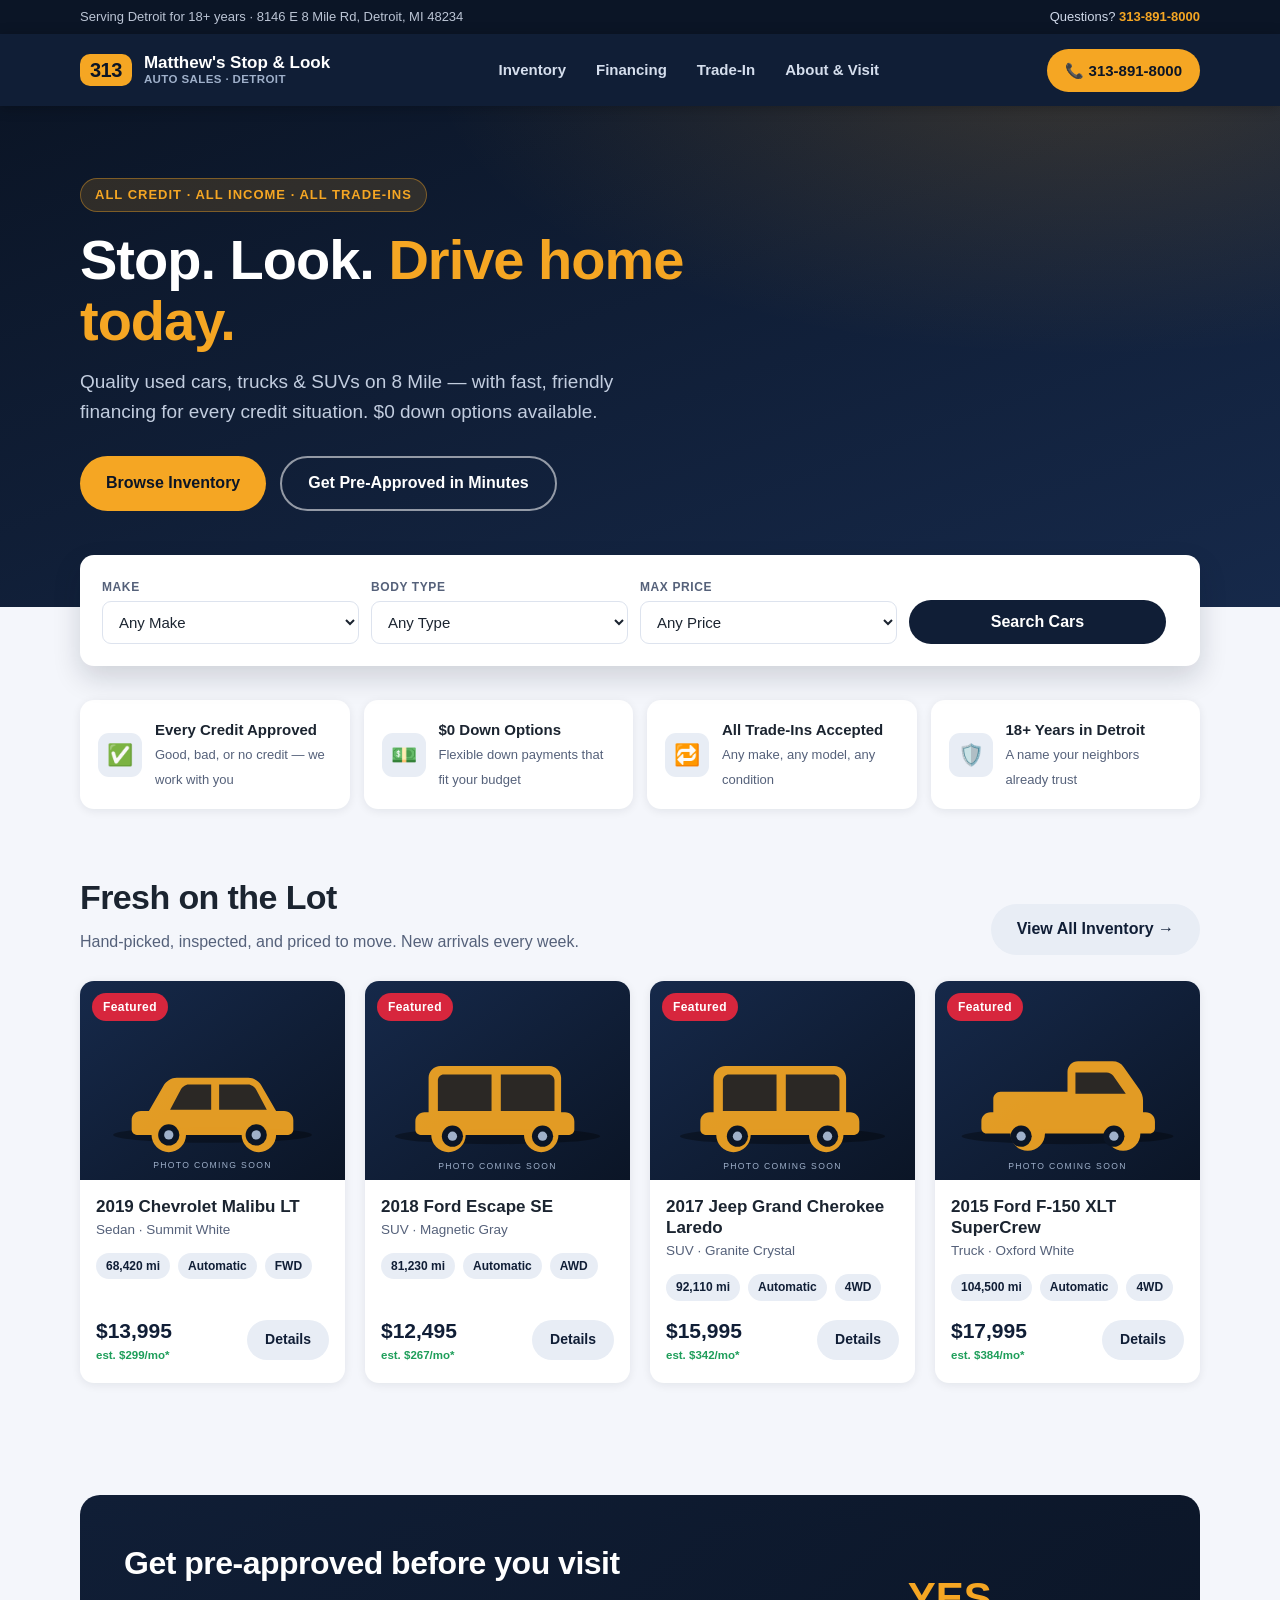
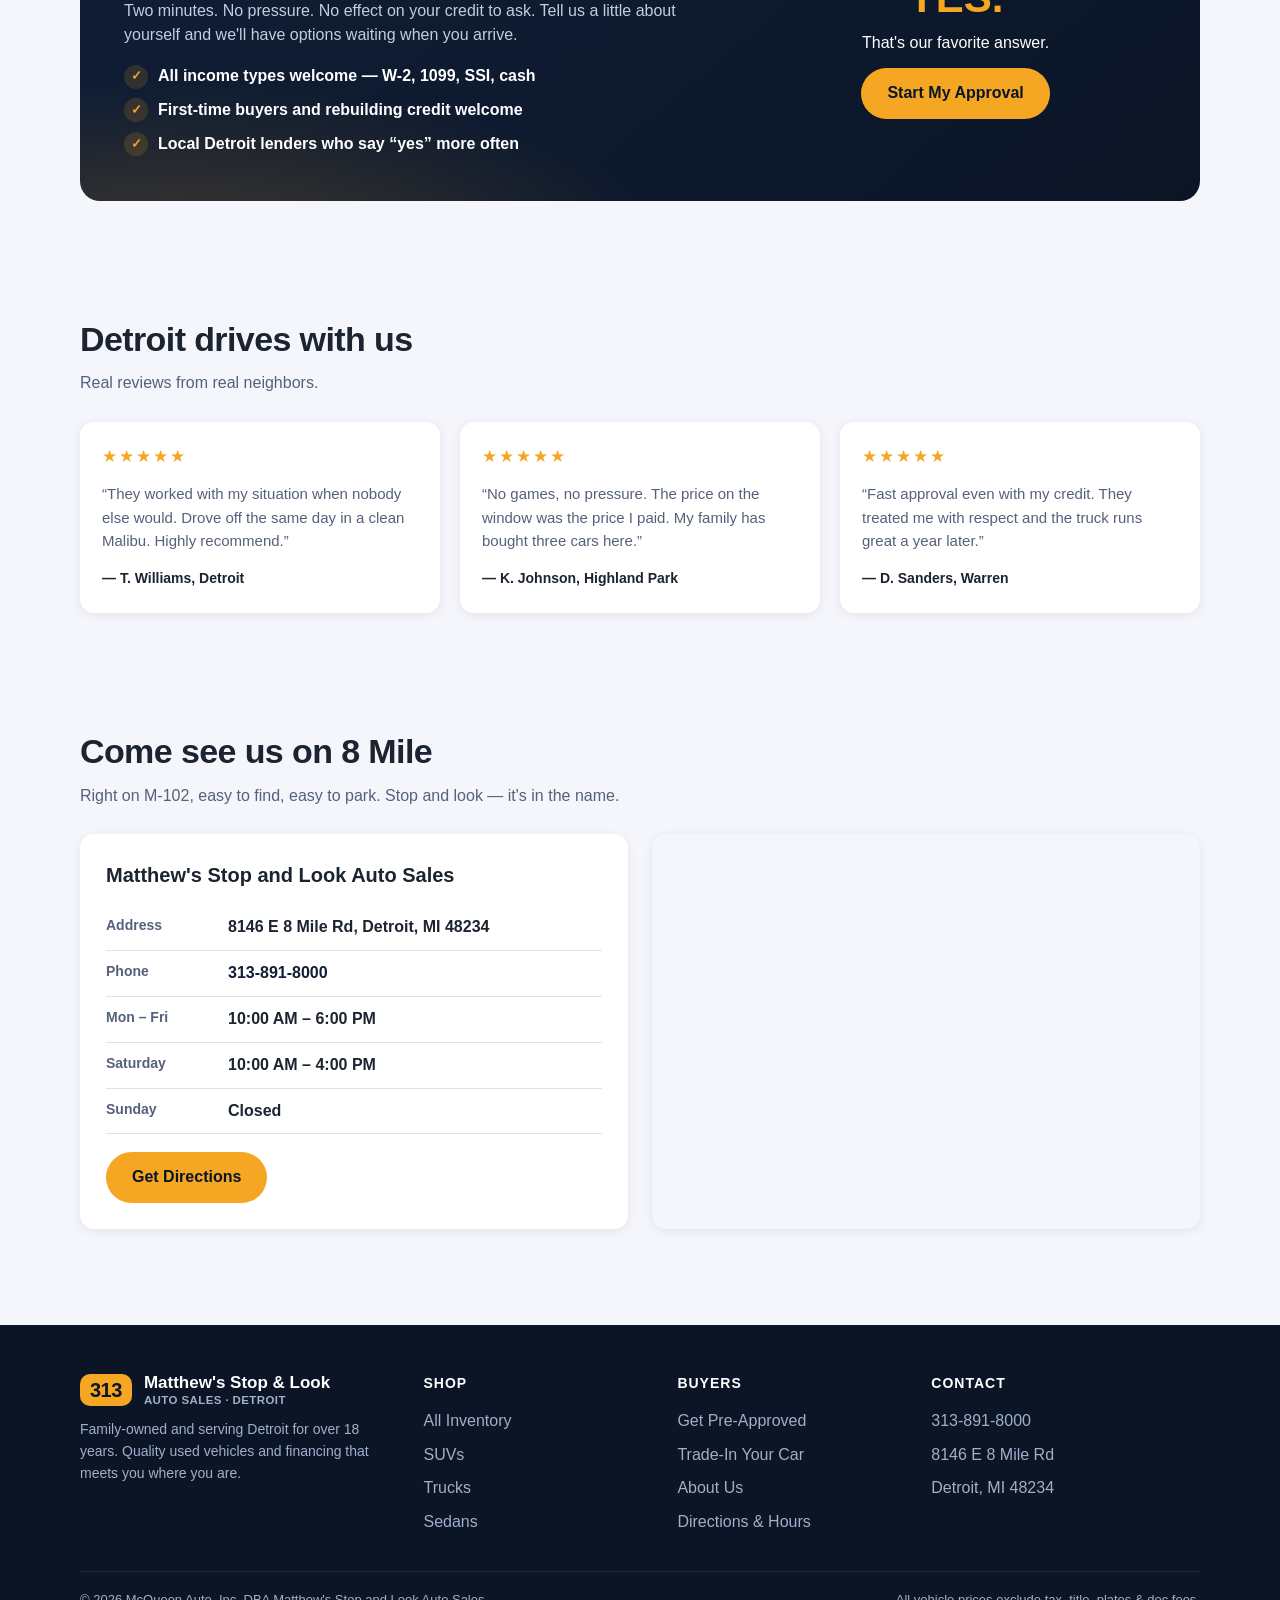
==== 313-car-loans/index.html @ c0c3041c "Add new website for Matthew's Stop and Look Auto Sales (313carloans.com) Modern, conversion-focused " ====
<!DOCTYPE html>
<html lang="en">
<head>
  <meta charset="UTF-8">
  <meta name="viewport" content="width=device-width, initial-scale=1.0">
  <title>Used Cars Detroit MI | Matthew's Stop and Look Auto Sales | 313 Car Loans</title>
  <meta name="description" content="Quality used cars, trucks & SUVs in Detroit, MI. All credit welcome, $0 down options, fast approvals. Stop and look — drive home today. Call 313-891-8000.">
  <link rel="stylesheet" href="css/styles.css">
  <link rel="icon" href="data:image/svg+xml,<svg xmlns='http://www.w3.org/2000/svg' viewBox='0 0 100 100'><rect width='100' height='100' rx='18' fill='%23f5a623'/><text x='50' y='68' font-size='46' font-weight='bold' text-anchor='middle' font-family='Arial'>313</text></svg>">
  <script type="application/ld+json">
  {
    "@context": "https://schema.org",
    "@type": "AutoDealer",
    "name": "Matthew's Stop and Look Auto Sales",
    "legalName": "McQueen Auto, Inc.",
    "telephone": "+1-313-891-8000",
    "url": "https://313carloans.com",
    "address": {
      "@type": "PostalAddress",
      "streetAddress": "8146 E 8 Mile Rd",
      "addressLocality": "Detroit",
      "addressRegion": "MI",
      "postalCode": "48234",
      "addressCountry": "US"
    }
  }
  </script>
</head>
<body data-page="home">

  <div class="topbar">
    <div class="container">
      <span class="hours">Serving Detroit for 18+ years · 8146 E 8 Mile Rd, Detroit, MI 48234</span>
      <span>Questions? <a href="tel:+13138918000">313-891-8000</a></span>
    </div>
  </div>

  <header class="site-header">
    <div class="container">
      <a class="brand" href="index.html">
        <span class="brand-badge">313</span>
        <span class="brand-name">Matthew's Stop &amp; Look
          <small>Auto Sales · Detroit</small>
        </span>
      </a>
      <nav class="main-nav" id="main-nav">
        <a href="inventory.html" data-nav="inventory">Inventory</a>
        <a href="financing.html" data-nav="financing">Financing</a>
        <a href="financing.html#trade" data-nav="trade">Trade-In</a>
        <a href="about.html" data-nav="about">About &amp; Visit</a>
      </nav>
      <div class="header-cta">
        <a class="call-btn" href="tel:+13138918000">📞 313-891-8000</a>
        <button class="nav-toggle" aria-label="Menu" aria-controls="main-nav">☰</button>
      </div>
    </div>
  </header>

  <section class="hero">
    <div class="container">
      <span class="hero-kicker">All Credit · All Income · All Trade-Ins</span>
      <h1>Stop. Look. <em>Drive home today.</em></h1>
      <p class="lead">Quality used cars, trucks &amp; SUVs on 8 Mile — with fast, friendly financing for every credit situation. $0 down options available.</p>
      <div class="hero-actions">
        <a class="btn btn-primary" href="inventory.html">Browse Inventory</a>
        <a class="btn btn-outline" href="financing.html">Get Pre-Approved in Minutes</a>
      </div>
    </div>
  </section>

  <div class="container">
    <form class="quick-search" id="quick-search-form">
      <div>
        <label for="qs-make">Make</label>
        <select id="qs-make"></select>
      </div>
      <div>
        <label for="qs-body">Body Type</label>
        <select id="qs-body"></select>
      </div>
      <div>
        <label for="qs-price">Max Price</label>
        <select id="qs-price">
          <option value="">Any Price</option>
          <option value="10000">Under $10,000</option>
          <option value="15000">Under $15,000</option>
          <option value="20000">Under $20,000</option>
        </select>
      </div>
      <div>
        <label>&nbsp;</label>
        <button class="btn btn-dark btn-block" type="submit">Search Cars</button>
      </div>
    </form>
  </div>

  <section class="trust-strip">
    <div class="container trust-grid">
      <div class="trust-item"><span class="icon">✅</span><div><strong>Every Credit Approved</strong><span>Good, bad, or no credit — we work with you</span></div></div>
      <div class="trust-item"><span class="icon">💵</span><div><strong>$0 Down Options</strong><span>Flexible down payments that fit your budget</span></div></div>
      <div class="trust-item"><span class="icon">🔁</span><div><strong>All Trade-Ins Accepted</strong><span>Any make, any model, any condition</span></div></div>
      <div class="trust-item"><span class="icon">🛡️</span><div><strong>18+ Years in Detroit</strong><span>A name your neighbors already trust</span></div></div>
    </div>
  </section>

  <section class="section">
    <div class="container">
      <div class="section-head">
        <div>
          <h2>Fresh on the Lot</h2>
          <p>Hand-picked, inspected, and priced to move. New arrivals every week.</p>
        </div>
        <a class="btn btn-ghost" href="inventory.html">View All Inventory →</a>
      </div>
      <div class="vehicle-grid" id="featured-grid"></div>
    </div>
  </section>

  <section class="section">
    <div class="container">
      <div class="finance-banner">
        <div>
          <h2>Get pre-approved before you visit</h2>
          <p>Two minutes. No pressure. No effect on your credit to ask. Tell us a little about yourself and we'll have options waiting when you arrive.</p>
          <ul>
            <li>All income types welcome — W-2, 1099, SSI, cash</li>
            <li>First-time buyers and rebuilding credit welcome</li>
            <li>Local Detroit lenders who say “yes” more often</li>
          </ul>
        </div>
        <div class="finance-cta">
          <div class="big">YES.</div>
          <div>That's our favorite answer.</div>
          <a class="btn btn-primary" href="financing.html">Start My Approval</a>
        </div>
      </div>
    </div>
  </section>

  <section class="section">
    <div class="container">
      <div class="section-head">
        <div>
          <h2>Detroit drives with us</h2>
          <p>Real reviews from real neighbors. <!-- TODO: replace with the dealership's actual Google/Facebook reviews --></p>
        </div>
      </div>
      <div class="review-grid">
        <div class="review-card">
          <div class="stars">★★★★★</div>
          <p>“They worked with my situation when nobody else would. Drove off the same day in a clean Malibu. Highly recommend.”</p>
          <strong>— T. Williams, Detroit</strong>
        </div>
        <div class="review-card">
          <div class="stars">★★★★★</div>
          <p>“No games, no pressure. The price on the window was the price I paid. My family has bought three cars here.”</p>
          <strong>— K. Johnson, Highland Park</strong>
        </div>
        <div class="review-card">
          <div class="stars">★★★★★</div>
          <p>“Fast approval even with my credit. They treated me with respect and the truck runs great a year later.”</p>
          <strong>— D. Sanders, Warren</strong>
        </div>
      </div>
    </div>
  </section>

  <section class="section" id="visit">
    <div class="container">
      <div class="section-head">
        <div>
          <h2>Come see us on 8 Mile</h2>
          <p>Right on M-102, easy to find, easy to park. Stop and look — it's in the name.</p>
        </div>
      </div>
      <div class="visit-grid">
        <div class="visit-card">
          <h3>Matthew's Stop and Look Auto Sales</h3>
          <div class="info-row"><span class="k">Address</span><span class="v">8146 E 8 Mile Rd, Detroit, MI 48234</span></div>
          <div class="info-row"><span class="k">Phone</span><span class="v"><a href="tel:+13138918000" style="color:var(--navy-800)">313-891-8000</a></span></div>
          <div class="info-row"><span class="k">Mon – Fri</span><span class="v">10:00 AM – 6:00 PM</span></div>
          <div class="info-row"><span class="k">Saturday</span><span class="v">10:00 AM – 4:00 PM</span></div>
          <div class="info-row"><span class="k">Sunday</span><span class="v">Closed</span></div>
          <!-- TODO: confirm real business hours with the dealership -->
          <div style="margin-top:18px">
            <a class="btn btn-primary" href="https://maps.google.com/?q=8146+E+8+Mile+Rd,+Detroit,+MI+48234" target="_blank" rel="noopener">Get Directions</a>
          </div>
        </div>
        <iframe class="map-frame" title="Map to Matthew's Stop and Look Auto Sales"
          src="https://maps.google.com/maps?q=8146%20E%208%20Mile%20Rd%2C%20Detroit%2C%20MI%2048234&output=embed"
          loading="lazy" referrerpolicy="no-referrer-when-downgrade"></iframe>
      </div>
    </div>
  </section>

  <footer class="site-footer">
    <div class="container">
      <div class="footer-grid">
        <div class="footer-about">
          <a class="brand" href="index.html">
            <span class="brand-badge">313</span>
            <span class="brand-name" style="color:#fff">Matthew's Stop &amp; Look<small>Auto Sales · Detroit</small></span>
          </a>
          <p>Family-owned and serving Detroit for over 18 years. Quality used vehicles and financing that meets you where you are.</p>
        </div>
        <div>
          <h4>Shop</h4>
          <ul>
            <li><a href="inventory.html">All Inventory</a></li>
            <li><a href="inventory.html?body=SUV">SUVs</a></li>
            <li><a href="inventory.html?body=Truck">Trucks</a></li>
            <li><a href="inventory.html?body=Sedan">Sedans</a></li>
          </ul>
        </div>
        <div>
          <h4>Buyers</h4>
          <ul>
            <li><a href="financing.html">Get Pre-Approved</a></li>
            <li><a href="financing.html#trade">Trade-In Your Car</a></li>
            <li><a href="about.html">About Us</a></li>
            <li><a href="about.html#visit">Directions &amp; Hours</a></li>
          </ul>
        </div>
        <div>
          <h4>Contact</h4>
          <ul>
            <li><a href="tel:+13138918000">313-891-8000</a></li>
            <li>8146 E 8 Mile Rd</li>
            <li>Detroit, MI 48234</li>
          </ul>
        </div>
      </div>
      <div class="footer-bottom">
        <span>© <span id="footer-year"></span> McQueen Auto, Inc. DBA Matthew's Stop and Look Auto Sales</span>
        <span>All vehicle prices exclude tax, title, plates &amp; doc fees.</span>
      </div>
    </div>
  </footer>

  <script src="data/inventory.js"></script>
  <script src="js/site.js"></script>
</body>
</html>
---- 313-car-loans/css/styles.css ----
/* ============================================================
   Matthew's Stop and Look Auto Sales — site styles
   Zero dependencies: no frameworks, no external fonts.
   Palette: deep navy base, amber CTA accent, clean white cards.
   ============================================================ */

:root {
  --navy-900: #0b1526;
  --navy-800: #101e36;
  --navy-700: #16294a;
  --navy-100: #e8edf5;
  --amber-500: #f5a623;
  --amber-600: #e0920f;
  --red-600: #d7263d;
  --ink: #1b2430;
  --ink-soft: #55617a;
  --line: #dde3ee;
  --bg: #f4f6fb;
  --card: #ffffff;
  --green-600: #1e9e5a;
  --radius: 14px;
  --shadow: 0 2px 10px rgba(11, 21, 38, 0.08);
  --shadow-lift: 0 12px 28px rgba(11, 21, 38, 0.16);
  --font: -apple-system, BlinkMacSystemFont, "Segoe UI", Roboto, "Helvetica Neue",
    Arial, sans-serif;
}

* { box-sizing: border-box; margin: 0; padding: 0; }

html { scroll-behavior: smooth; }

body {
  font-family: var(--font);
  color: var(--ink);
  background: var(--bg);
  line-height: 1.55;
  -webkit-font-smoothing: antialiased;
}

img, svg { max-width: 100%; display: block; }

a { color: inherit; text-decoration: none; }

.container { max-width: 1160px; margin: 0 auto; padding: 0 20px; }

/* ---------- Buttons ---------- */

.btn {
  display: inline-flex; align-items: center; justify-content: center; gap: 8px;
  padding: 13px 26px; border-radius: 999px; border: 0; cursor: pointer;
  font-size: 16px; font-weight: 700; font-family: var(--font);
  transition: transform 0.15s ease, box-shadow 0.15s ease, background 0.15s ease;
  white-space: nowrap;
}
.btn:hover { transform: translateY(-2px); box-shadow: var(--shadow-lift); }
.btn-primary { background: var(--amber-500); color: var(--navy-900); }
.btn-primary:hover { background: var(--amber-600); }
.btn-dark { background: var(--navy-800); color: #fff; }
.btn-outline {
  background: transparent; color: #fff;
  border: 2px solid rgba(255, 255, 255, 0.55);
}
.btn-outline:hover { border-color: #fff; background: rgba(255, 255, 255, 0.08); }
.btn-ghost { background: var(--navy-100); color: var(--navy-800); }
.btn-block { width: 100%; }
.btn-sm { padding: 9px 18px; font-size: 14px; }

/* ---------- Top bar + header ---------- */

.topbar {
  background: var(--navy-900); color: #cfd8e8;
  font-size: 13px; padding: 7px 0;
}
.topbar .container {
  display: flex; justify-content: space-between; align-items: center; gap: 12px;
}
.topbar a { color: var(--amber-500); font-weight: 700; }
.topbar .hours { opacity: 0.9; }

.site-header {
  background: var(--navy-800); color: #fff;
  position: sticky; top: 0; z-index: 50;
  box-shadow: 0 2px 12px rgba(0, 0, 0, 0.25);
}
.site-header .container {
  display: flex; align-items: center; justify-content: space-between;
  gap: 20px; min-height: 72px;
}

.brand { display: flex; align-items: center; gap: 12px; }
.brand-badge {
  background: var(--amber-500); color: var(--navy-900);
  font-weight: 900; font-size: 20px; letter-spacing: -0.5px;
  border-radius: 10px; padding: 6px 10px; line-height: 1;
}
.brand-name { font-weight: 800; font-size: 17px; line-height: 1.2; }
.brand-name small {
  display: block; font-weight: 600; font-size: 11.5px;
  color: #9fb0ca; letter-spacing: 0.4px; text-transform: uppercase;
}

.main-nav { display: flex; align-items: center; gap: 26px; }
.main-nav a {
  color: #d5deed; font-weight: 600; font-size: 15px;
  padding: 6px 2px; border-bottom: 2px solid transparent;
  transition: color 0.15s ease, border-color 0.15s ease;
}
.main-nav a:hover, .main-nav a.active { color: #fff; border-color: var(--amber-500); }

.header-cta { display: flex; align-items: center; gap: 12px; }
.call-btn {
  display: inline-flex; align-items: center; gap: 8px;
  background: var(--amber-500); color: var(--navy-900);
  font-weight: 800; padding: 10px 18px; border-radius: 999px; font-size: 15px;
  transition: background 0.15s ease;
}
.call-btn:hover { background: var(--amber-600); }

.nav-toggle {
  display: none; background: none; border: 0; color: #fff;
  font-size: 26px; cursor: pointer; padding: 4px 8px;
}

/* ---------- Hero ---------- */

.hero {
  background:
    radial-gradient(1100px 500px at 85% -10%, rgba(245, 166, 35, 0.18), transparent 60%),
    linear-gradient(160deg, var(--navy-900) 0%, var(--navy-700) 100%);
  color: #fff; padding: 72px 0 96px; position: relative; overflow: hidden;
}
.hero-kicker {
  display: inline-block; background: rgba(245, 166, 35, 0.15);
  color: var(--amber-500); border: 1px solid rgba(245, 166, 35, 0.4);
  font-size: 13px; font-weight: 700; letter-spacing: 1px; text-transform: uppercase;
  padding: 6px 14px; border-radius: 999px; margin-bottom: 18px;
}
.hero h1 {
  font-size: clamp(34px, 5.2vw, 56px); line-height: 1.08;
  font-weight: 900; letter-spacing: -1px; max-width: 720px;
}
.hero h1 em { color: var(--amber-500); font-style: normal; }
.hero p.lead {
  margin-top: 16px; font-size: clamp(16px, 2vw, 19px);
  color: #c2cddf; max-width: 560px;
}
.hero-actions { margin-top: 30px; display: flex; gap: 14px; flex-wrap: wrap; }

/* Quick search card overlapping hero bottom */
.quick-search {
  background: var(--card); border-radius: var(--radius);
  box-shadow: var(--shadow-lift); padding: 22px;
  margin-top: -52px; position: relative; z-index: 5;
  display: grid; grid-template-columns: repeat(4, 1fr) auto; gap: 12px;
  align-items: end;
}
.quick-search label {
  font-size: 12px; font-weight: 700; text-transform: uppercase;
  letter-spacing: 0.6px; color: var(--ink-soft); display: block; margin-bottom: 5px;
}
.quick-search select, .quick-search input {
  width: 100%; padding: 11px 12px; border: 1.5px solid var(--line);
  border-radius: 9px; font-size: 15px; font-family: var(--font);
  background: #fff; color: var(--ink);
}

/* ---------- Trust strip ---------- */

.trust-strip { padding: 34px 0 6px; }
.trust-grid {
  display: grid; grid-template-columns: repeat(4, 1fr); gap: 14px;
}
.trust-item {
  background: var(--card); border-radius: var(--radius); box-shadow: var(--shadow);
  padding: 18px; display: flex; gap: 13px; align-items: center;
}
.trust-item .icon {
  width: 44px; height: 44px; flex: 0 0 44px; border-radius: 11px;
  background: var(--navy-100); display: grid; place-items: center;
  font-size: 21px;
}
.trust-item strong { display: block; font-size: 15px; }
.trust-item span { font-size: 13px; color: var(--ink-soft); }

/* ---------- Sections ---------- */

.section { padding: 56px 0; }
.section-head {
  display: flex; justify-content: space-between; align-items: end;
  gap: 16px; margin-bottom: 26px; flex-wrap: wrap;
}
.section-head h2 {
  font-size: clamp(24px, 3.4vw, 34px); font-weight: 900; letter-spacing: -0.6px;
}
.section-head p { color: var(--ink-soft); margin-top: 6px; max-width: 540px; }

/* ---------- Vehicle cards ---------- */

.vehicle-grid {
  display: grid; grid-template-columns: repeat(auto-fill, minmax(265px, 1fr));
  gap: 20px;
}
.vehicle-card {
  background: var(--card); border-radius: var(--radius); overflow: hidden;
  box-shadow: var(--shadow); display: flex; flex-direction: column;
  transition: transform 0.18s ease, box-shadow 0.18s ease;
}
.vehicle-card:hover { transform: translateY(-4px); box-shadow: var(--shadow-lift); }
.vehicle-photo {
  aspect-ratio: 4 / 3; background: linear-gradient(145deg, #dfe6f2, #c6d2e6);
  position: relative; overflow: hidden;
}
.vehicle-photo img { width: 100%; height: 100%; object-fit: cover; }
.vehicle-photo .tag {
  position: absolute; top: 12px; left: 12px;
  background: var(--red-600); color: #fff; font-size: 12px; font-weight: 800;
  padding: 5px 11px; border-radius: 999px; letter-spacing: 0.4px;
}
.vehicle-photo .tag.sold { background: var(--ink); }
.vehicle-body { padding: 16px 16px 18px; display: flex; flex-direction: column; flex: 1; }
.vehicle-title { font-size: 17px; font-weight: 800; line-height: 1.25; }
.vehicle-sub { color: var(--ink-soft); font-size: 13.5px; margin-top: 3px; }
.vehicle-meta {
  display: flex; gap: 8px; flex-wrap: wrap; margin: 12px 0 14px;
}
.chip {
  background: var(--navy-100); color: var(--navy-800);
  font-size: 12px; font-weight: 700; padding: 4px 10px; border-radius: 999px;
}
.vehicle-foot {
  margin-top: auto; display: flex; align-items: center;
  justify-content: space-between; gap: 10px;
}
.price { font-size: 21px; font-weight: 900; color: var(--navy-800); }
.price small { display: block; font-size: 11.5px; font-weight: 600; color: var(--green-600); }

/* ---------- Financing banner ---------- */

.finance-banner {
  background:
    radial-gradient(800px 300px at 10% 120%, rgba(245, 166, 35, 0.22), transparent 60%),
    linear-gradient(140deg, var(--navy-800), var(--navy-900));
  border-radius: 20px; color: #fff; padding: 44px;
  display: grid; grid-template-columns: 1.2fr 0.8fr; gap: 30px; align-items: center;
}
.finance-banner h2 { font-size: clamp(24px, 3vw, 32px); font-weight: 900; letter-spacing: -0.5px; }
.finance-banner p { color: #c2cddf; margin-top: 10px; }
.finance-banner ul { list-style: none; margin-top: 16px; display: grid; gap: 9px; }
.finance-banner li { display: flex; gap: 10px; align-items: center; font-weight: 600; }
.finance-banner li::before {
  content: "✓"; color: var(--amber-500); font-weight: 900;
  background: rgba(245, 166, 35, 0.15); border-radius: 50%;
  width: 24px; height: 24px; display: grid; place-items: center; font-size: 13px;
  flex: 0 0 24px;
}
.finance-cta { text-align: center; display: grid; gap: 12px; justify-items: center; }
.finance-cta .big { font-size: 42px; font-weight: 900; color: var(--amber-500); line-height: 1; }

/* ---------- Reviews ---------- */

.review-grid { display: grid; grid-template-columns: repeat(3, 1fr); gap: 20px; }
.review-card {
  background: var(--card); border-radius: var(--radius); box-shadow: var(--shadow);
  padding: 22px;
}
.stars { color: var(--amber-500); font-size: 17px; letter-spacing: 2px; }
.review-card p { margin: 12px 0 14px; color: var(--ink-soft); font-size: 15px; }
.review-card strong { font-size: 14px; }

/* ---------- Visit / contact ---------- */

.visit-grid { display: grid; grid-template-columns: 1fr 1fr; gap: 24px; }
.visit-card {
  background: var(--card); border-radius: var(--radius); box-shadow: var(--shadow);
  padding: 26px;
}
.visit-card h3 { font-size: 20px; font-weight: 800; margin-bottom: 14px; }
.info-row { display: flex; gap: 12px; padding: 10px 0; border-bottom: 1px solid var(--line); }
.info-row:last-child { border-bottom: 0; }
.info-row .k { flex: 0 0 110px; font-weight: 700; color: var(--ink-soft); font-size: 14px; }
.info-row .v { font-weight: 600; }
.map-frame {
  border: 0; width: 100%; height: 100%; min-height: 320px;
  border-radius: var(--radius); box-shadow: var(--shadow);
}

/* ---------- Inventory page ---------- */

.page-hero {
  background: linear-gradient(150deg, var(--navy-900), var(--navy-700));
  color: #fff; padding: 44px 0;
}
.page-hero h1 { font-size: clamp(28px, 4vw, 40px); font-weight: 900; letter-spacing: -0.7px; }
.page-hero p { color: #c2cddf; margin-top: 8px; max-width: 640px; }

.inventory-layout {
  display: grid; grid-template-columns: 260px 1fr; gap: 26px; align-items: start;
  padding: 34px 0 60px;
}
.filters {
  background: var(--card); border-radius: var(--radius); box-shadow: var(--shadow);
  padding: 20px; position: sticky; top: 92px;
}
.filters h3 { font-size: 16px; font-weight: 800; margin-bottom: 14px; }
.filter-group { margin-bottom: 16px; }
.filter-group label {
  font-size: 12px; font-weight: 700; text-transform: uppercase;
  letter-spacing: 0.6px; color: var(--ink-soft); display: block; margin-bottom: 6px;
}
.filter-group select, .filter-group input {
  width: 100%; padding: 10px 11px; border: 1.5px solid var(--line);
  border-radius: 9px; font-size: 14.5px; font-family: var(--font); background: #fff;
}
.results-bar {
  display: flex; justify-content: space-between; align-items: center;
  margin-bottom: 18px; gap: 12px; flex-wrap: wrap;
}
.results-bar .count { font-weight: 700; color: var(--ink-soft); font-size: 14.5px; }
.results-bar select {
  padding: 9px 12px; border: 1.5px solid var(--line); border-radius: 9px;
  font-size: 14px; font-family: var(--font); background: #fff;
}
.empty-state {
  background: var(--card); border-radius: var(--radius); box-shadow: var(--shadow);
  padding: 48px 24px; text-align: center; color: var(--ink-soft);
}
.empty-state strong { display: block; font-size: 18px; color: var(--ink); margin-bottom: 6px; }

/* ---------- Vehicle detail page ---------- */

.vdp-layout {
  display: grid; grid-template-columns: 1.35fr 1fr; gap: 28px;
  padding: 34px 0 60px; align-items: start;
}
.gallery-main {
  aspect-ratio: 4 / 3; border-radius: var(--radius); overflow: hidden;
  background: linear-gradient(145deg, #dfe6f2, #c6d2e6); box-shadow: var(--shadow);
}
.gallery-main img { width: 100%; height: 100%; object-fit: cover; }
.gallery-thumbs {
  display: grid; grid-template-columns: repeat(6, 1fr); gap: 10px; margin-top: 12px;
}
.gallery-thumbs button {
  aspect-ratio: 4 / 3; border-radius: 9px; overflow: hidden; cursor: pointer;
  border: 2px solid transparent; padding: 0; background: #dfe6f2;
}
.gallery-thumbs button.active { border-color: var(--amber-500); }
.gallery-thumbs img { width: 100%; height: 100%; object-fit: cover; }

.vdp-panel {
  background: var(--card); border-radius: var(--radius); box-shadow: var(--shadow);
  padding: 26px; position: sticky; top: 92px;
}
.vdp-panel h1 { font-size: 26px; font-weight: 900; letter-spacing: -0.5px; line-height: 1.15; }
.vdp-sub { color: var(--ink-soft); margin-top: 6px; font-size: 14.5px; }
.vdp-price { font-size: 36px; font-weight: 900; color: var(--navy-800); margin: 16px 0 4px; }
.vdp-payment { color: var(--green-600); font-weight: 700; font-size: 14.5px; margin-bottom: 18px; }
.vdp-actions { display: grid; gap: 10px; margin-bottom: 22px; }

.spec-table { width: 100%; border-collapse: collapse; font-size: 14.5px; }
.spec-table td { padding: 9px 0; border-bottom: 1px solid var(--line); }
.spec-table td:first-child { color: var(--ink-soft); font-weight: 700; width: 42%; }
.spec-table tr:last-child td { border-bottom: 0; }

.vdp-desc {
  background: var(--card); border-radius: var(--radius); box-shadow: var(--shadow);
  padding: 26px; margin-top: 24px;
}
.vdp-desc h2 { font-size: 20px; font-weight: 800; margin-bottom: 12px; }
.feature-list {
  list-style: none; display: grid; grid-template-columns: repeat(2, 1fr);
  gap: 8px; margin-top: 14px;
}
.feature-list li { display: flex; gap: 8px; align-items: center; font-size: 14.5px; }
.feature-list li::before { content: "✓"; color: var(--green-600); font-weight: 900; }

/* Payment calculator */
.calc {
  background: var(--navy-100); border-radius: 12px; padding: 18px; margin-top: 20px;
}
.calc h3 { font-size: 15px; font-weight: 800; margin-bottom: 12px; }
.calc-grid { display: grid; grid-template-columns: 1fr 1fr; gap: 10px; }
.calc-grid label { font-size: 12px; font-weight: 700; color: var(--ink-soft); display: block; margin-bottom: 4px; }
.calc-grid input, .calc-grid select {
  width: 100%; padding: 9px 10px; border: 1.5px solid var(--line);
  border-radius: 8px; font-size: 14px; font-family: var(--font); background: #fff;
}
.calc-result { margin-top: 14px; font-size: 15px; }
.calc-result strong { font-size: 24px; color: var(--navy-800); }
.calc-note { font-size: 11.5px; color: var(--ink-soft); margin-top: 8px; }

/* ---------- Forms ---------- */

.form-card {
  background: var(--card); border-radius: var(--radius); box-shadow: var(--shadow);
  padding: 30px; max-width: 720px;
}
.form-grid { display: grid; grid-template-columns: 1fr 1fr; gap: 16px; }
.form-grid .full { grid-column: 1 / -1; }
.form-card label { font-size: 13px; font-weight: 700; display: block; margin-bottom: 6px; }
.form-card input, .form-card select, .form-card textarea {
  width: 100%; padding: 12px 13px; border: 1.5px solid var(--line);
  border-radius: 9px; font-size: 15px; font-family: var(--font); background: #fff;
}
.form-card textarea { resize: vertical; min-height: 100px; }
.form-note {
  font-size: 13px; color: var(--ink-soft); background: var(--navy-100);
  border-radius: 9px; padding: 12px 14px; margin: 16px 0;
}
.form-success {
  background: #e7f7ee; color: var(--green-600); border-radius: 9px;
  padding: 14px 16px; font-weight: 700; margin-top: 16px; display: none;
}

/* ---------- Footer ---------- */

.site-footer { background: var(--navy-900); color: #9fb0ca; margin-top: 40px; }
.footer-grid {
  display: grid; grid-template-columns: 1.4fr 1fr 1fr 1.2fr; gap: 30px;
  padding: 48px 0 36px;
}
.site-footer h4 {
  color: #fff; font-size: 14px; text-transform: uppercase;
  letter-spacing: 1px; margin-bottom: 14px;
}
.site-footer ul { list-style: none; display: grid; gap: 9px; }
.site-footer a:hover { color: #fff; }
.footer-about p { font-size: 14px; margin-top: 12px; max-width: 300px; }
.footer-bottom {
  border-top: 1px solid rgba(255, 255, 255, 0.08);
  padding: 18px 0; font-size: 13px;
  display: flex; justify-content: space-between; gap: 12px; flex-wrap: wrap;
}

/* ---------- Responsive ---------- */

@media (max-width: 960px) {
  .main-nav {
    display: none; position: absolute; top: 100%; left: 0; right: 0;
    background: var(--navy-800); flex-direction: column; align-items: stretch;
    padding: 12px 20px 20px; gap: 4px; box-shadow: 0 14px 24px rgba(0,0,0,0.3);
  }
  .main-nav.open { display: flex; }
  .main-nav a { padding: 12px 4px; border-bottom: 1px solid rgba(255,255,255,0.08); }
  .nav-toggle { display: block; }
  .header-cta .btn { display: none; }
  .quick-search { grid-template-columns: 1fr 1fr; }
  .trust-grid { grid-template-columns: 1fr 1fr; }
  .finance-banner { grid-template-columns: 1fr; padding: 30px; }
  .review-grid { grid-template-columns: 1fr; }
  .visit-grid { grid-template-columns: 1fr; }
  .inventory-layout { grid-template-columns: 1fr; }
  .filters { position: static; }
  .vdp-layout { grid-template-columns: 1fr; }
  .vdp-panel { position: static; }
  .footer-grid { grid-template-columns: 1fr 1fr; }
}

@media (max-width: 560px) {
  .quick-search { grid-template-columns: 1fr; }
  .trust-grid { grid-template-columns: 1fr; }
  .form-grid { grid-template-columns: 1fr; }
  .feature-list { grid-template-columns: 1fr; }
  .gallery-thumbs { grid-template-columns: repeat(4, 1fr); }
  .footer-grid { grid-template-columns: 1fr; }
  .topbar .hours { display: none; }
}
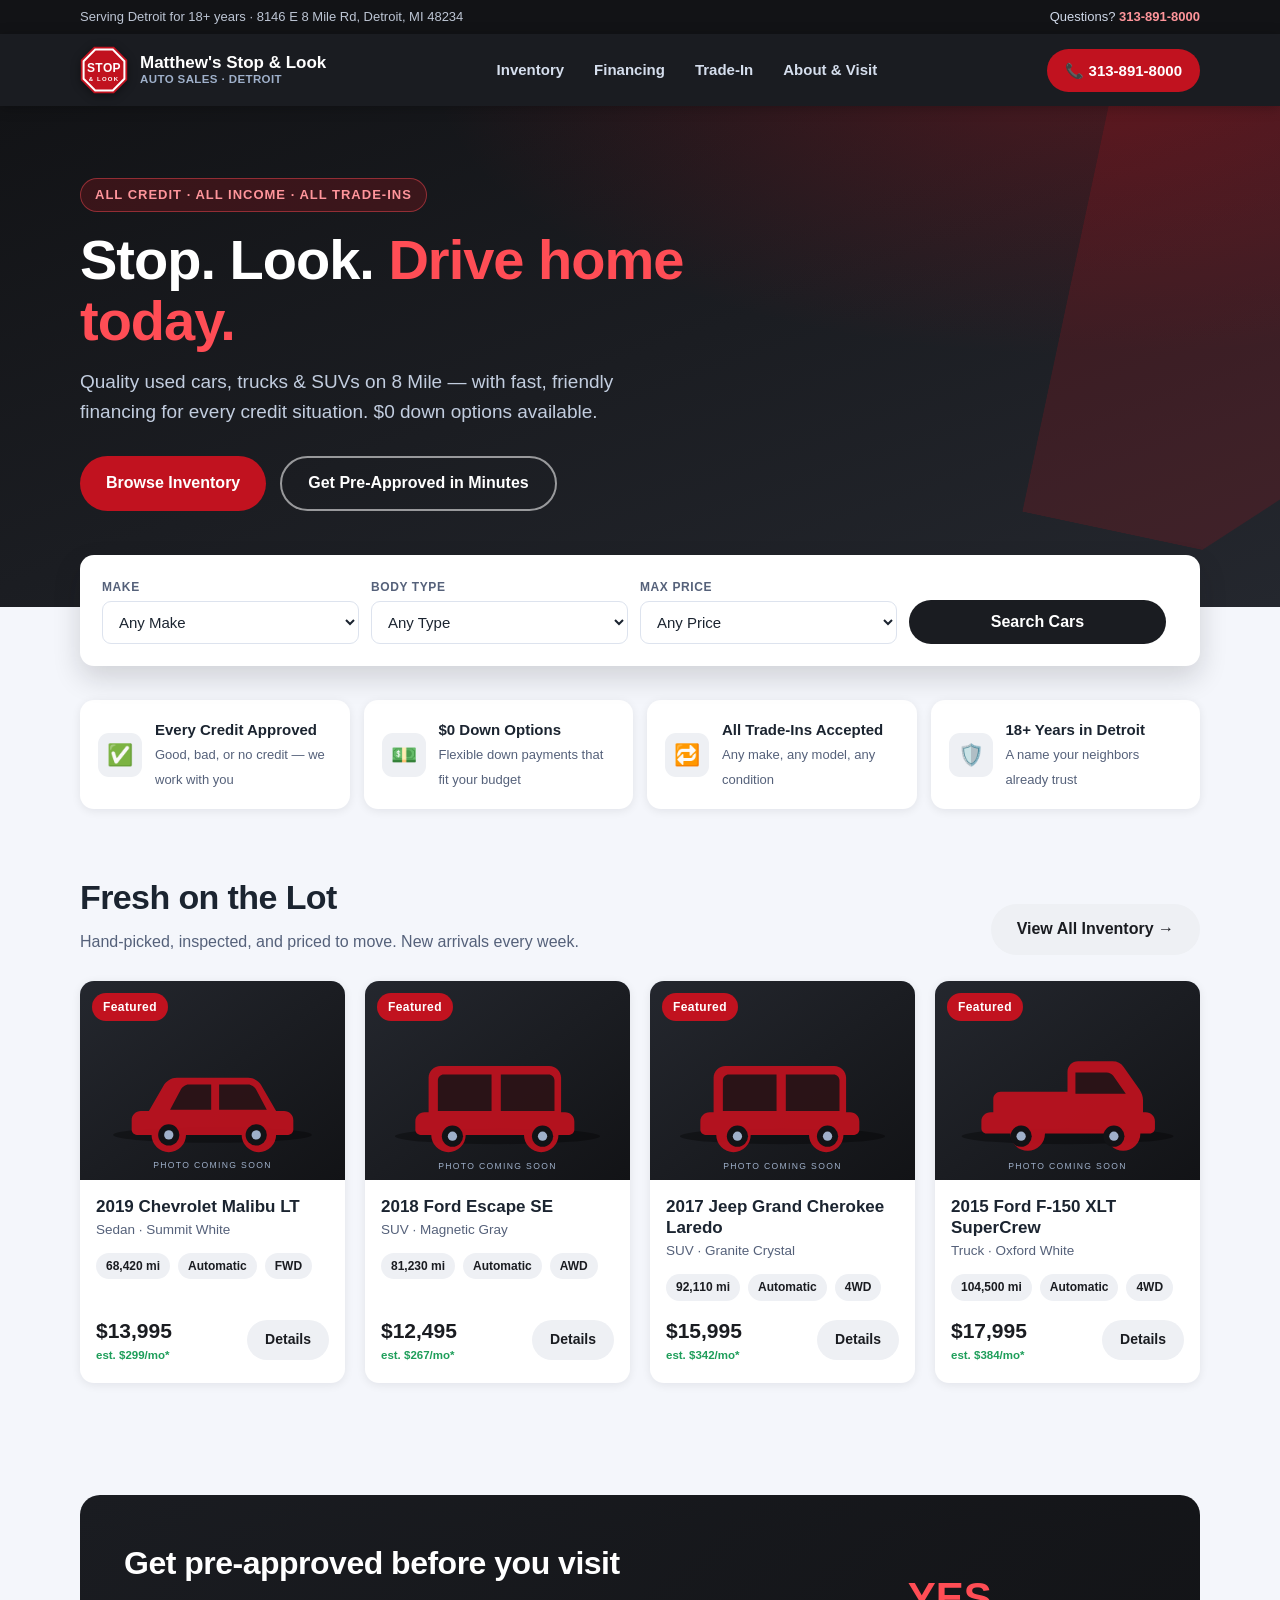
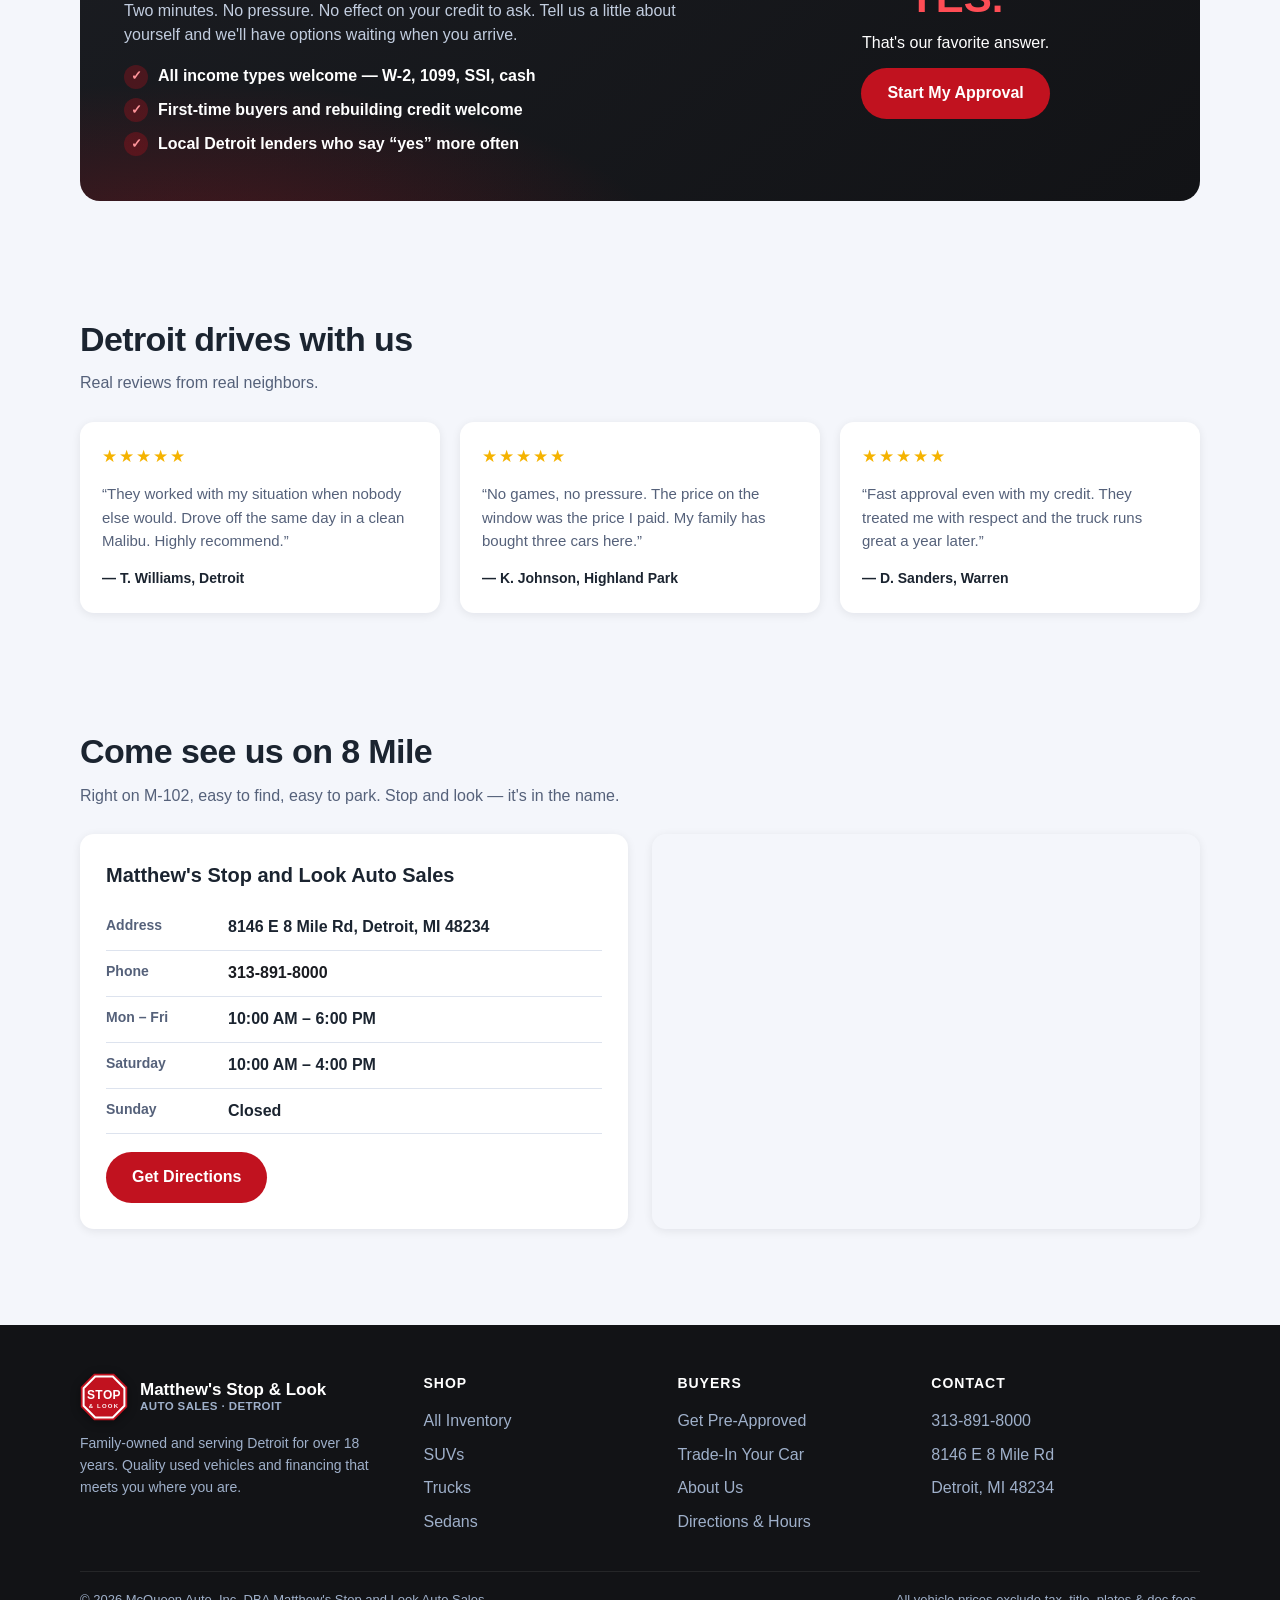
==== commit 8b70bc29: "Rebrand site around the Stop & Look stop-sign identity Replace the navy/amber palette with stop-sign" ====
--- a/313-car-loans/index.html
+++ b/313-car-loans/index.html
@@ -6,7 +6,7 @@
   <title>Used Cars Detroit MI | Matthew's Stop and Look Auto Sales | 313 Car Loans</title>
   <meta name="description" content="Quality used cars, trucks & SUVs in Detroit, MI. All credit welcome, $0 down options, fast approvals. Stop and look — drive home today. Call 313-891-8000.">
   <link rel="stylesheet" href="css/styles.css">
-  <link rel="icon" href="data:image/svg+xml,<svg xmlns='http://www.w3.org/2000/svg' viewBox='0 0 100 100'><rect width='100' height='100' rx='18' fill='%23f5a623'/><text x='50' y='68' font-size='46' font-weight='bold' text-anchor='middle' font-family='Arial'>313</text></svg>">
+  <link rel="icon" href="data:image/svg+xml,<svg xmlns='http://www.w3.org/2000/svg' viewBox='0 0 100 100'><polygon points='29,2 71,2 98,29 98,71 71,98 29,98 2,71 2,29' fill='%23c1121f'/><polygon points='33,9 67,9 91,33 91,67 67,91 33,91 9,67 9,33' fill='none' stroke='white' stroke-width='4'/><text x='50' y='62' font-size='26' font-weight='900' text-anchor='middle' font-family='Arial' fill='white'>STOP</text></svg>">
   <script type="application/ld+json">
   {
     "@context": "https://schema.org",
@@ -38,7 +38,7 @@
   <header class="site-header">
     <div class="container">
       <a class="brand" href="index.html">
-        <span class="brand-badge">313</span>
+        <img class="brand-logo" src="assets/logo.svg" alt="Stop sign logo">
         <span class="brand-name">Matthew's Stop &amp; Look
           <small>Auto Sales · Detroit</small>
         </span>
@@ -177,7 +177,7 @@
         <div class="visit-card">
           <h3>Matthew's Stop and Look Auto Sales</h3>
           <div class="info-row"><span class="k">Address</span><span class="v">8146 E 8 Mile Rd, Detroit, MI 48234</span></div>
-          <div class="info-row"><span class="k">Phone</span><span class="v"><a href="tel:+13138918000" style="color:var(--navy-800)">313-891-8000</a></span></div>
+          <div class="info-row"><span class="k">Phone</span><span class="v"><a href="tel:+13138918000" style="color:var(--dark-800)">313-891-8000</a></span></div>
           <div class="info-row"><span class="k">Mon – Fri</span><span class="v">10:00 AM – 6:00 PM</span></div>
           <div class="info-row"><span class="k">Saturday</span><span class="v">10:00 AM – 4:00 PM</span></div>
           <div class="info-row"><span class="k">Sunday</span><span class="v">Closed</span></div>
@@ -198,7 +198,7 @@
       <div class="footer-grid">
         <div class="footer-about">
           <a class="brand" href="index.html">
-            <span class="brand-badge">313</span>
+            <img class="brand-logo" src="assets/logo.svg" alt="Stop sign logo">
             <span class="brand-name" style="color:#fff">Matthew's Stop &amp; Look<small>Auto Sales · Detroit</small></span>
           </a>
           <p>Family-owned and serving Detroit for over 18 years. Quality used vehicles and financing that meets you where you are.</p>
--- a/313-car-loans/css/styles.css
+++ b/313-car-loans/css/styles.css
@@ -1,17 +1,20 @@
 /* ============================================================
    Matthew's Stop and Look Auto Sales — site styles
    Zero dependencies: no frameworks, no external fonts.
-   Palette: deep navy base, amber CTA accent, clean white cards.
+   Brand: the STOP sign. Stop-sign red + white + asphalt black.
    ============================================================ */
 
 :root {
-  --navy-900: #0b1526;
-  --navy-800: #101e36;
-  --navy-700: #16294a;
-  --navy-100: #e8edf5;
-  --amber-500: #f5a623;
-  --amber-600: #e0920f;
-  --red-600: #d7263d;
+  --dark-900: #121316;
+  --dark-800: #1a1c21;
+  --dark-700: #24272e;
+  --gray-100: #eef0f4;
+  --brand-600: #c1121f;   /* stop-sign red */
+  --brand-700: #9d0e19;   /* hover red */
+  --brand-bright: #ff4d55; /* red that pops on dark backgrounds */
+  --brand-soft: #ff959b;   /* readable red for small text on dark */
+  --red-600: #c1121f;
+  --gold: #f5b301;         /* review stars only */
   --ink: #1b2430;
   --ink-soft: #55617a;
   --line: #dde3ee;
@@ -19,8 +22,8 @@
   --card: #ffffff;
   --green-600: #1e9e5a;
   --radius: 14px;
-  --shadow: 0 2px 10px rgba(11, 21, 38, 0.08);
-  --shadow-lift: 0 12px 28px rgba(11, 21, 38, 0.16);
+  --shadow: 0 2px 10px rgba(18, 19, 22, 0.08);
+  --shadow-lift: 0 12px 28px rgba(18, 19, 22, 0.16);
   --font: -apple-system, BlinkMacSystemFont, "Segoe UI", Roboto, "Helvetica Neue",
     Arial, sans-serif;
 }
@@ -53,32 +56,32 @@
   white-space: nowrap;
 }
 .btn:hover { transform: translateY(-2px); box-shadow: var(--shadow-lift); }
-.btn-primary { background: var(--amber-500); color: var(--navy-900); }
-.btn-primary:hover { background: var(--amber-600); }
-.btn-dark { background: var(--navy-800); color: #fff; }
+.btn-primary { background: var(--brand-600); color: #fff; }
+.btn-primary:hover { background: var(--brand-700); }
+.btn-dark { background: var(--dark-800); color: #fff; }
 .btn-outline {
   background: transparent; color: #fff;
   border: 2px solid rgba(255, 255, 255, 0.55);
 }
 .btn-outline:hover { border-color: #fff; background: rgba(255, 255, 255, 0.08); }
-.btn-ghost { background: var(--navy-100); color: var(--navy-800); }
+.btn-ghost { background: var(--gray-100); color: var(--dark-800); }
 .btn-block { width: 100%; }
 .btn-sm { padding: 9px 18px; font-size: 14px; }
 
 /* ---------- Top bar + header ---------- */
 
 .topbar {
-  background: var(--navy-900); color: #cfd8e8;
+  background: var(--dark-900); color: #cfd8e8;
   font-size: 13px; padding: 7px 0;
 }
 .topbar .container {
   display: flex; justify-content: space-between; align-items: center; gap: 12px;
 }
-.topbar a { color: var(--amber-500); font-weight: 700; }
+.topbar a { color: var(--brand-soft); font-weight: 700; }
 .topbar .hours { opacity: 0.9; }
 
 .site-header {
-  background: var(--navy-800); color: #fff;
+  background: var(--dark-800); color: #fff;
   position: sticky; top: 0; z-index: 50;
   box-shadow: 0 2px 12px rgba(0, 0, 0, 0.25);
 }
@@ -88,11 +91,8 @@
 }
 
 .brand { display: flex; align-items: center; gap: 12px; }
-.brand-badge {
-  background: var(--amber-500); color: var(--navy-900);
-  font-weight: 900; font-size: 20px; letter-spacing: -0.5px;
-  border-radius: 10px; padding: 6px 10px; line-height: 1;
-}
+.brand-logo { height: 48px; width: 48px; flex: 0 0 auto;
+  filter: drop-shadow(0 2px 5px rgba(0, 0, 0, 0.4)); }
 .brand-name { font-weight: 800; font-size: 17px; line-height: 1.2; }
 .brand-name small {
   display: block; font-weight: 600; font-size: 11.5px;
@@ -105,16 +105,16 @@
   padding: 6px 2px; border-bottom: 2px solid transparent;
   transition: color 0.15s ease, border-color 0.15s ease;
 }
-.main-nav a:hover, .main-nav a.active { color: #fff; border-color: var(--amber-500); }
+.main-nav a:hover, .main-nav a.active { color: #fff; border-color: var(--brand-600); }
 
 .header-cta { display: flex; align-items: center; gap: 12px; }
 .call-btn {
   display: inline-flex; align-items: center; gap: 8px;
-  background: var(--amber-500); color: var(--navy-900);
+  background: var(--brand-600); color: #fff;
   font-weight: 800; padding: 10px 18px; border-radius: 999px; font-size: 15px;
   transition: background 0.15s ease;
 }
-.call-btn:hover { background: var(--amber-600); }
+.call-btn:hover { background: var(--brand-700); }
 
 .nav-toggle {
   display: none; background: none; border: 0; color: #fff;
@@ -125,13 +125,21 @@
 
 .hero {
   background:
-    radial-gradient(1100px 500px at 85% -10%, rgba(245, 166, 35, 0.18), transparent 60%),
-    linear-gradient(160deg, var(--navy-900) 0%, var(--navy-700) 100%);
+    radial-gradient(1100px 500px at 85% -10%, rgba(193, 18, 31, 0.30), transparent 60%),
+    linear-gradient(160deg, var(--dark-900) 0%, var(--dark-700) 100%);
   color: #fff; padding: 72px 0 96px; position: relative; overflow: hidden;
 }
+.hero::after {
+  /* oversized stop-sign octagon watermark */
+  content: ""; position: absolute; right: -110px; top: -30px;
+  width: 460px; height: 460px; transform: rotate(12deg);
+  background: rgba(193, 18, 31, 0.18);
+  clip-path: polygon(30% 0, 70% 0, 100% 30%, 100% 70%, 70% 100%, 30% 100%);
+}
+.hero .container { position: relative; z-index: 1; }
 .hero-kicker {
-  display: inline-block; background: rgba(245, 166, 35, 0.15);
-  color: var(--amber-500); border: 1px solid rgba(245, 166, 35, 0.4);
+  display: inline-block; background: rgba(193, 18, 31, 0.22);
+  color: var(--brand-soft); border: 1px solid rgba(255, 77, 85, 0.45);
   font-size: 13px; font-weight: 700; letter-spacing: 1px; text-transform: uppercase;
   padding: 6px 14px; border-radius: 999px; margin-bottom: 18px;
 }
@@ -139,7 +147,7 @@
   font-size: clamp(34px, 5.2vw, 56px); line-height: 1.08;
   font-weight: 900; letter-spacing: -1px; max-width: 720px;
 }
-.hero h1 em { color: var(--amber-500); font-style: normal; }
+.hero h1 em { color: var(--brand-bright); font-style: normal; }
 .hero p.lead {
   margin-top: 16px; font-size: clamp(16px, 2vw, 19px);
   color: #c2cddf; max-width: 560px;
@@ -176,7 +184,7 @@
 }
 .trust-item .icon {
   width: 44px; height: 44px; flex: 0 0 44px; border-radius: 11px;
-  background: var(--navy-100); display: grid; place-items: center;
+  background: var(--gray-100); display: grid; place-items: center;
   font-size: 21px;
 }
 .trust-item strong { display: block; font-size: 15px; }
@@ -224,22 +232,22 @@
   display: flex; gap: 8px; flex-wrap: wrap; margin: 12px 0 14px;
 }
 .chip {
-  background: var(--navy-100); color: var(--navy-800);
+  background: var(--gray-100); color: var(--dark-800);
   font-size: 12px; font-weight: 700; padding: 4px 10px; border-radius: 999px;
 }
 .vehicle-foot {
   margin-top: auto; display: flex; align-items: center;
   justify-content: space-between; gap: 10px;
 }
-.price { font-size: 21px; font-weight: 900; color: var(--navy-800); }
+.price { font-size: 21px; font-weight: 900; color: var(--dark-800); }
 .price small { display: block; font-size: 11.5px; font-weight: 600; color: var(--green-600); }
 
 /* ---------- Financing banner ---------- */
 
 .finance-banner {
   background:
-    radial-gradient(800px 300px at 10% 120%, rgba(245, 166, 35, 0.22), transparent 60%),
-    linear-gradient(140deg, var(--navy-800), var(--navy-900));
+    radial-gradient(800px 300px at 10% 120%, rgba(193, 18, 31, 0.30), transparent 60%),
+    linear-gradient(140deg, var(--dark-800), var(--dark-900));
   border-radius: 20px; color: #fff; padding: 44px;
   display: grid; grid-template-columns: 1.2fr 0.8fr; gap: 30px; align-items: center;
 }
@@ -248,13 +256,13 @@
 .finance-banner ul { list-style: none; margin-top: 16px; display: grid; gap: 9px; }
 .finance-banner li { display: flex; gap: 10px; align-items: center; font-weight: 600; }
 .finance-banner li::before {
-  content: "✓"; color: var(--amber-500); font-weight: 900;
-  background: rgba(245, 166, 35, 0.15); border-radius: 50%;
+  content: "✓"; color: var(--brand-soft); font-weight: 900;
+  background: rgba(193, 18, 31, 0.3); border-radius: 50%;
   width: 24px; height: 24px; display: grid; place-items: center; font-size: 13px;
   flex: 0 0 24px;
 }
 .finance-cta { text-align: center; display: grid; gap: 12px; justify-items: center; }
-.finance-cta .big { font-size: 42px; font-weight: 900; color: var(--amber-500); line-height: 1; }
+.finance-cta .big { font-size: 42px; font-weight: 900; color: var(--brand-bright); line-height: 1; }
 
 /* ---------- Reviews ---------- */
 
@@ -263,7 +271,7 @@
   background: var(--card); border-radius: var(--radius); box-shadow: var(--shadow);
   padding: 22px;
 }
-.stars { color: var(--amber-500); font-size: 17px; letter-spacing: 2px; }
+.stars { color: var(--gold); font-size: 17px; letter-spacing: 2px; }
 .review-card p { margin: 12px 0 14px; color: var(--ink-soft); font-size: 15px; }
 .review-card strong { font-size: 14px; }
 
@@ -287,7 +295,7 @@
 /* ---------- Inventory page ---------- */
 
 .page-hero {
-  background: linear-gradient(150deg, var(--navy-900), var(--navy-700));
+  background: linear-gradient(150deg, var(--dark-900), var(--dark-700));
   color: #fff; padding: 44px 0;
 }
 .page-hero h1 { font-size: clamp(28px, 4vw, 40px); font-weight: 900; letter-spacing: -0.7px; }
@@ -344,7 +352,7 @@
   aspect-ratio: 4 / 3; border-radius: 9px; overflow: hidden; cursor: pointer;
   border: 2px solid transparent; padding: 0; background: #dfe6f2;
 }
-.gallery-thumbs button.active { border-color: var(--amber-500); }
+.gallery-thumbs button.active { border-color: var(--brand-600); }
 .gallery-thumbs img { width: 100%; height: 100%; object-fit: cover; }
 
 .vdp-panel {
@@ -353,7 +361,7 @@
 }
 .vdp-panel h1 { font-size: 26px; font-weight: 900; letter-spacing: -0.5px; line-height: 1.15; }
 .vdp-sub { color: var(--ink-soft); margin-top: 6px; font-size: 14.5px; }
-.vdp-price { font-size: 36px; font-weight: 900; color: var(--navy-800); margin: 16px 0 4px; }
+.vdp-price { font-size: 36px; font-weight: 900; color: var(--dark-800); margin: 16px 0 4px; }
 .vdp-payment { color: var(--green-600); font-weight: 700; font-size: 14.5px; margin-bottom: 18px; }
 .vdp-actions { display: grid; gap: 10px; margin-bottom: 22px; }
 
@@ -376,7 +384,7 @@
 
 /* Payment calculator */
 .calc {
-  background: var(--navy-100); border-radius: 12px; padding: 18px; margin-top: 20px;
+  background: var(--gray-100); border-radius: 12px; padding: 18px; margin-top: 20px;
 }
 .calc h3 { font-size: 15px; font-weight: 800; margin-bottom: 12px; }
 .calc-grid { display: grid; grid-template-columns: 1fr 1fr; gap: 10px; }
@@ -386,7 +394,7 @@
   border-radius: 8px; font-size: 14px; font-family: var(--font); background: #fff;
 }
 .calc-result { margin-top: 14px; font-size: 15px; }
-.calc-result strong { font-size: 24px; color: var(--navy-800); }
+.calc-result strong { font-size: 24px; color: var(--dark-800); }
 .calc-note { font-size: 11.5px; color: var(--ink-soft); margin-top: 8px; }
 
 /* ---------- Forms ---------- */
@@ -404,7 +412,7 @@
 }
 .form-card textarea { resize: vertical; min-height: 100px; }
 .form-note {
-  font-size: 13px; color: var(--ink-soft); background: var(--navy-100);
+  font-size: 13px; color: var(--ink-soft); background: var(--gray-100);
   border-radius: 9px; padding: 12px 14px; margin: 16px 0;
 }
 .form-success {
@@ -414,7 +422,7 @@
 
 /* ---------- Footer ---------- */
 
-.site-footer { background: var(--navy-900); color: #9fb0ca; margin-top: 40px; }
+.site-footer { background: var(--dark-900); color: #9fb0ca; margin-top: 40px; }
 .footer-grid {
   display: grid; grid-template-columns: 1.4fr 1fr 1fr 1.2fr; gap: 30px;
   padding: 48px 0 36px;
@@ -437,7 +445,7 @@
 @media (max-width: 960px) {
   .main-nav {
     display: none; position: absolute; top: 100%; left: 0; right: 0;
-    background: var(--navy-800); flex-direction: column; align-items: stretch;
+    background: var(--dark-800); flex-direction: column; align-items: stretch;
     padding: 12px 20px 20px; gap: 4px; box-shadow: 0 14px 24px rgba(0,0,0,0.3);
   }
   .main-nav.open { display: flex; }
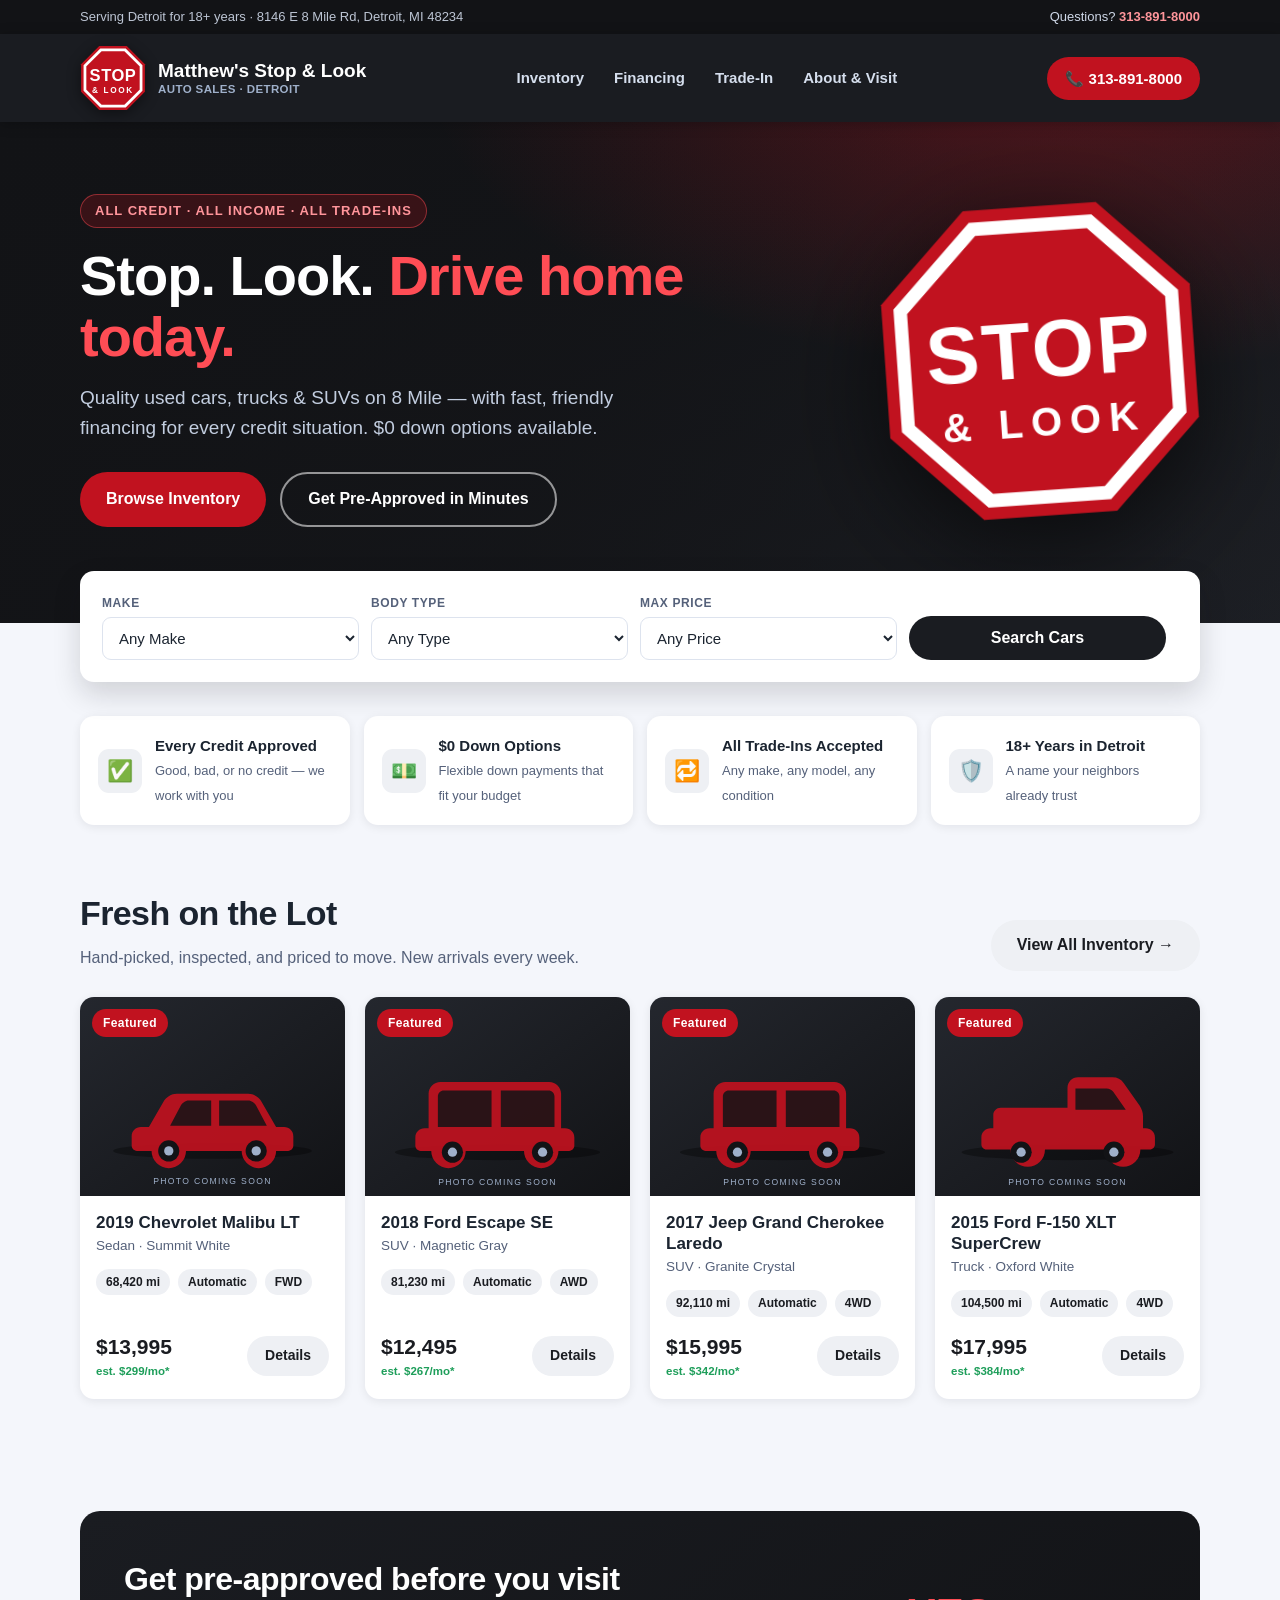
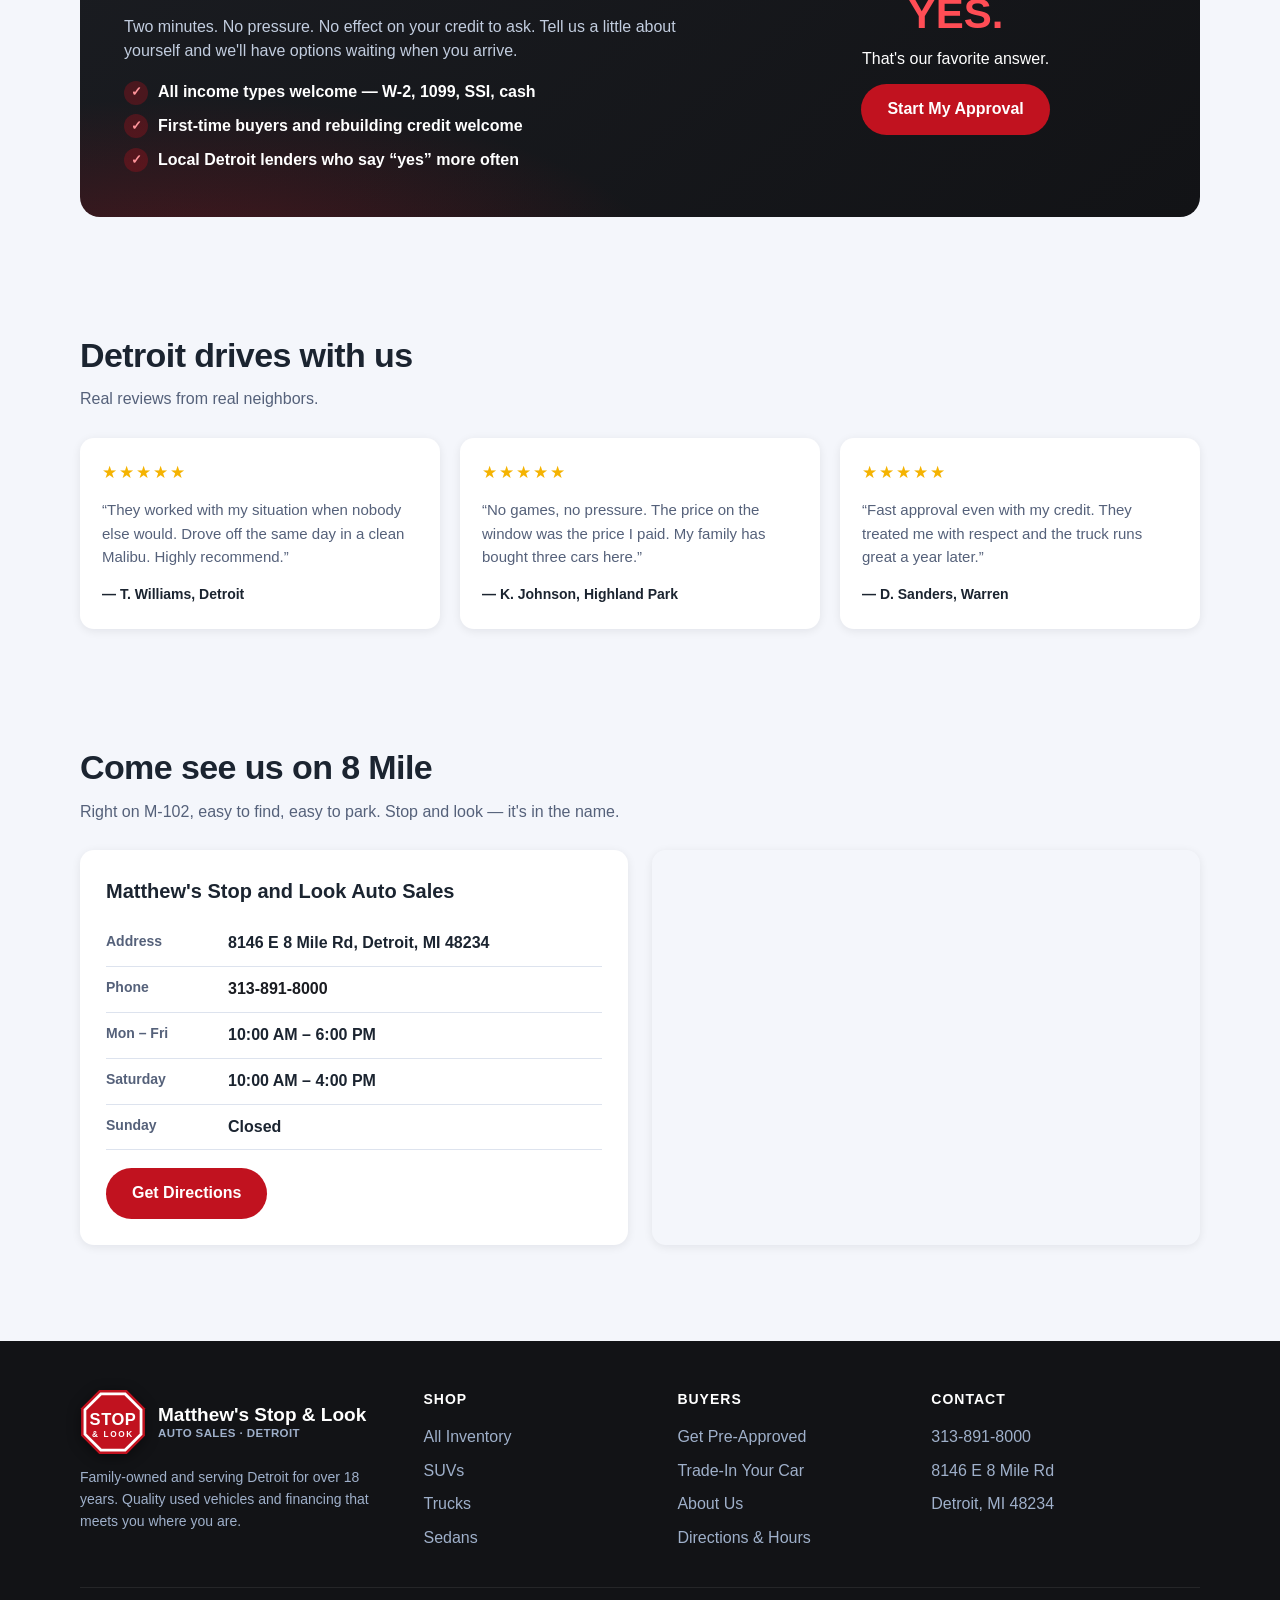
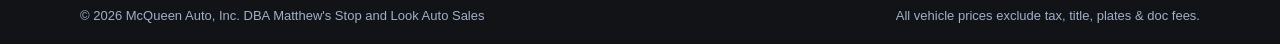
==== commit 1882b954: "Make the stop-sign logo dominant and add a lot photo to the hero Enlarge the header logo to 66px, an" ====
--- a/313-car-loans/index.html
+++ b/313-car-loans/index.html
@@ -58,13 +58,16 @@
 
   <section class="hero">
     <div class="container">
-      <span class="hero-kicker">All Credit · All Income · All Trade-Ins</span>
-      <h1>Stop. Look. <em>Drive home today.</em></h1>
-      <p class="lead">Quality used cars, trucks &amp; SUVs on 8 Mile — with fast, friendly financing for every credit situation. $0 down options available.</p>
-      <div class="hero-actions">
-        <a class="btn btn-primary" href="inventory.html">Browse Inventory</a>
-        <a class="btn btn-outline" href="financing.html">Get Pre-Approved in Minutes</a>
-      </div>
+      <div>
+        <span class="hero-kicker">All Credit · All Income · All Trade-Ins</span>
+        <h1>Stop. Look. <em>Drive home today.</em></h1>
+        <p class="lead">Quality used cars, trucks &amp; SUVs on 8 Mile — with fast, friendly financing for every credit situation. $0 down options available.</p>
+        <div class="hero-actions">
+          <a class="btn btn-primary" href="inventory.html">Browse Inventory</a>
+          <a class="btn btn-outline" href="financing.html">Get Pre-Approved in Minutes</a>
+        </div>
+      </div>
+      <img class="hero-sign" src="assets/logo.svg" alt="Stop &amp; Look Auto Sales — stop sign logo">
     </div>
   </section>
 
--- a/313-car-loans/css/styles.css
+++ b/313-car-loans/css/styles.css
@@ -87,13 +87,13 @@
 }
 .site-header .container {
   display: flex; align-items: center; justify-content: space-between;
-  gap: 20px; min-height: 72px;
+  gap: 20px; min-height: 88px;
 }
 
 .brand { display: flex; align-items: center; gap: 12px; }
-.brand-logo { height: 48px; width: 48px; flex: 0 0 auto;
-  filter: drop-shadow(0 2px 5px rgba(0, 0, 0, 0.4)); }
-.brand-name { font-weight: 800; font-size: 17px; line-height: 1.2; }
+.brand-logo { height: 66px; width: 66px; flex: 0 0 auto;
+  filter: drop-shadow(0 3px 7px rgba(0, 0, 0, 0.45)); }
+.brand-name { font-weight: 800; font-size: 19px; line-height: 1.2; }
 .brand-name small {
   display: block; font-weight: 600; font-size: 11.5px;
   color: #9fb0ca; letter-spacing: 0.4px; text-transform: uppercase;
@@ -125,18 +125,25 @@
 
 .hero {
   background:
-    radial-gradient(1100px 500px at 85% -10%, rgba(193, 18, 31, 0.30), transparent 60%),
+    radial-gradient(1100px 500px at 85% -10%, rgba(193, 18, 31, 0.35), transparent 60%),
+    linear-gradient(105deg, rgba(18, 19, 22, 0.95) 0%, rgba(18, 19, 22, 0.83) 45%, rgba(18, 19, 22, 0.42) 100%),
+    /* Hero photo: AI-generated stand-in of the lot (Higgsfield). When the owner
+       sends real shop photos, save one as assets/hero-lot.jpg and point this
+       url() at it. If the image ever fails to load, the gradient below shows. */
+    url("https://d8j0ntlcm91z4.cloudfront.net/user_3F5HWbv7Bu2aaFUxJxfa9tx8cxS/hf_20260721_141124_f4227a40-b826-4eb2-abb8-05b819ec01c5.png") center / cover no-repeat,
     linear-gradient(160deg, var(--dark-900) 0%, var(--dark-700) 100%);
   color: #fff; padding: 72px 0 96px; position: relative; overflow: hidden;
 }
-.hero::after {
-  /* oversized stop-sign octagon watermark */
-  content: ""; position: absolute; right: -110px; top: -30px;
-  width: 460px; height: 460px; transform: rotate(12deg);
-  background: rgba(193, 18, 31, 0.18);
-  clip-path: polygon(30% 0, 70% 0, 100% 30%, 100% 70%, 70% 100%, 30% 100%);
-}
-.hero .container { position: relative; z-index: 1; }
+.hero .container {
+  position: relative; z-index: 1;
+  display: grid; grid-template-columns: minmax(0, 1.25fr) auto;
+  gap: 40px; align-items: center;
+}
+.hero-sign {
+  width: 320px; height: 320px; justify-self: end;
+  transform: rotate(-4deg);
+  filter: drop-shadow(0 26px 50px rgba(0, 0, 0, 0.6));
+}
 .hero-kicker {
   display: inline-block; background: rgba(193, 18, 31, 0.22);
   color: var(--brand-soft); border: 1px solid rgba(255, 77, 85, 0.45);
@@ -452,6 +459,8 @@
   .main-nav a { padding: 12px 4px; border-bottom: 1px solid rgba(255,255,255,0.08); }
   .nav-toggle { display: block; }
   .header-cta .btn { display: none; }
+  .hero .container { grid-template-columns: 1fr; gap: 22px; }
+  .hero-sign { width: 150px; height: 150px; justify-self: start; order: -1; transform: none; }
   .quick-search { grid-template-columns: 1fr 1fr; }
   .trust-grid { grid-template-columns: 1fr 1fr; }
   .finance-banner { grid-template-columns: 1fr; padding: 30px; }
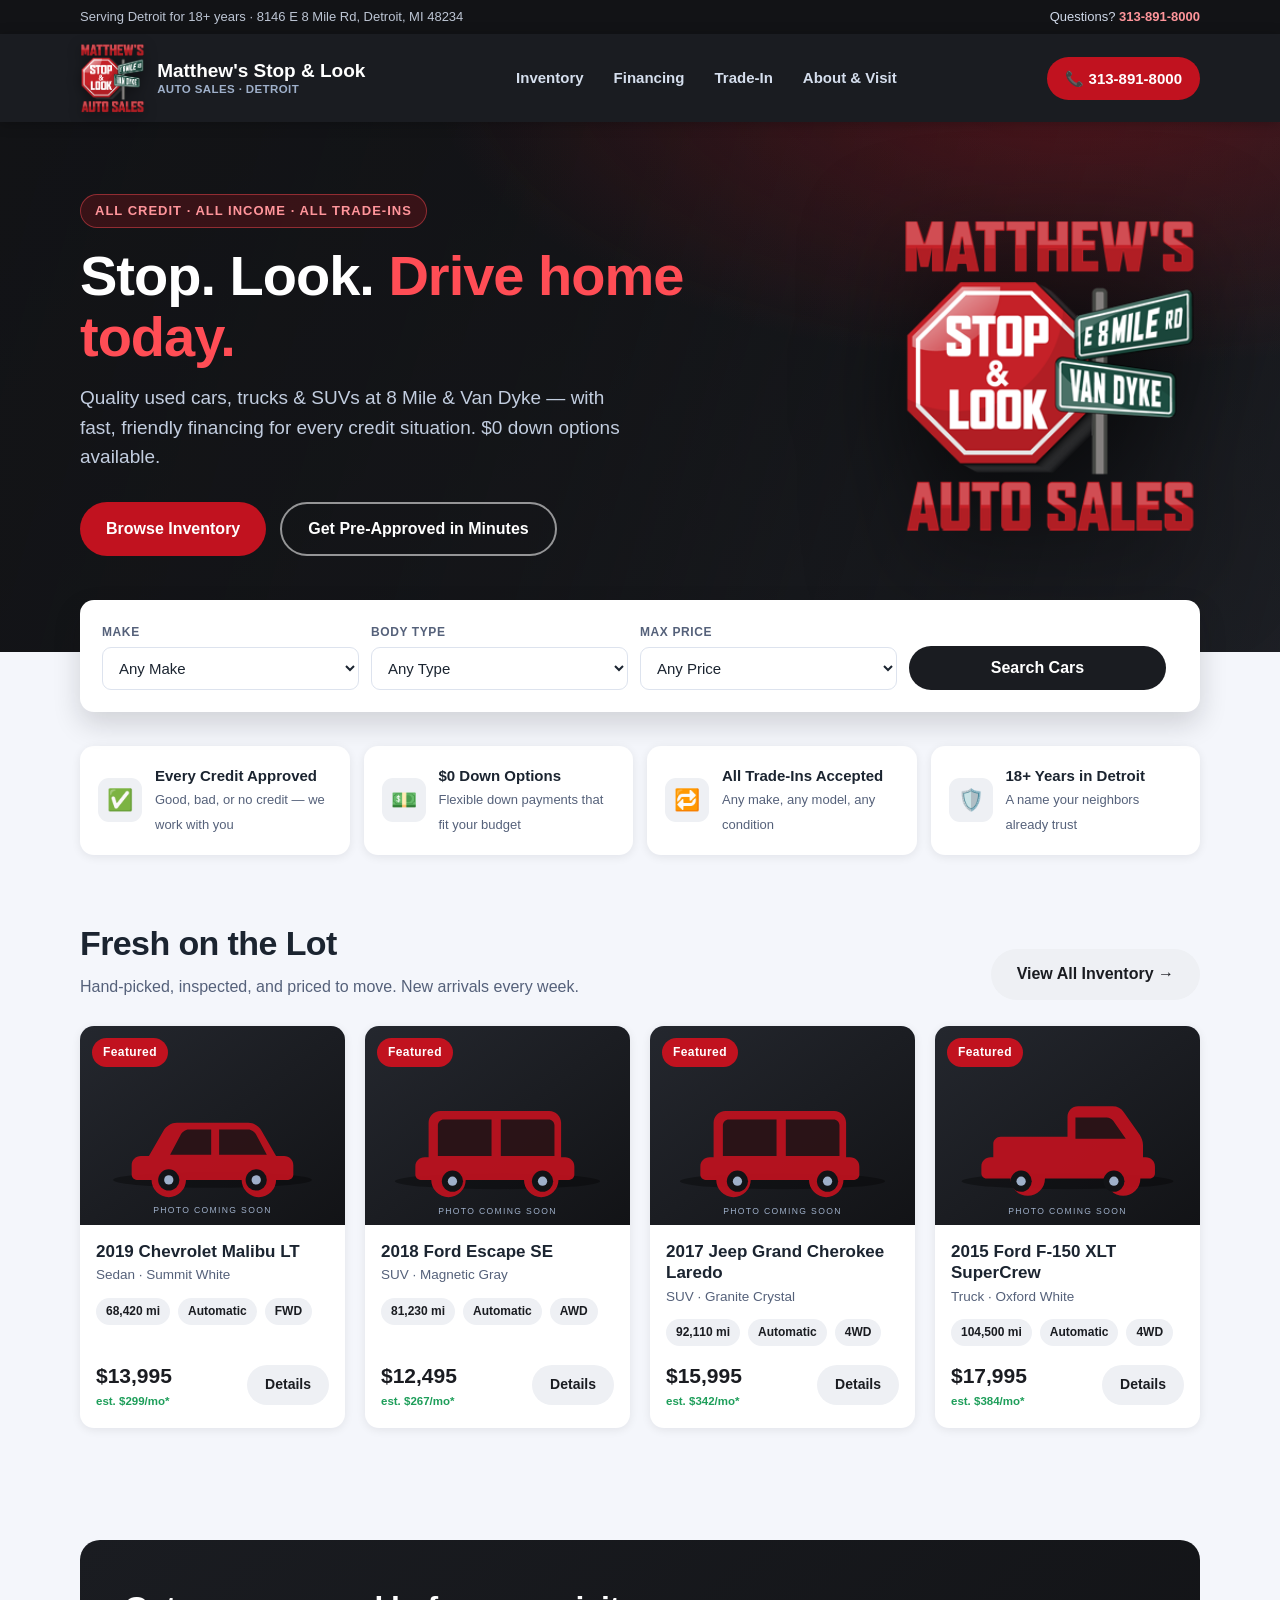
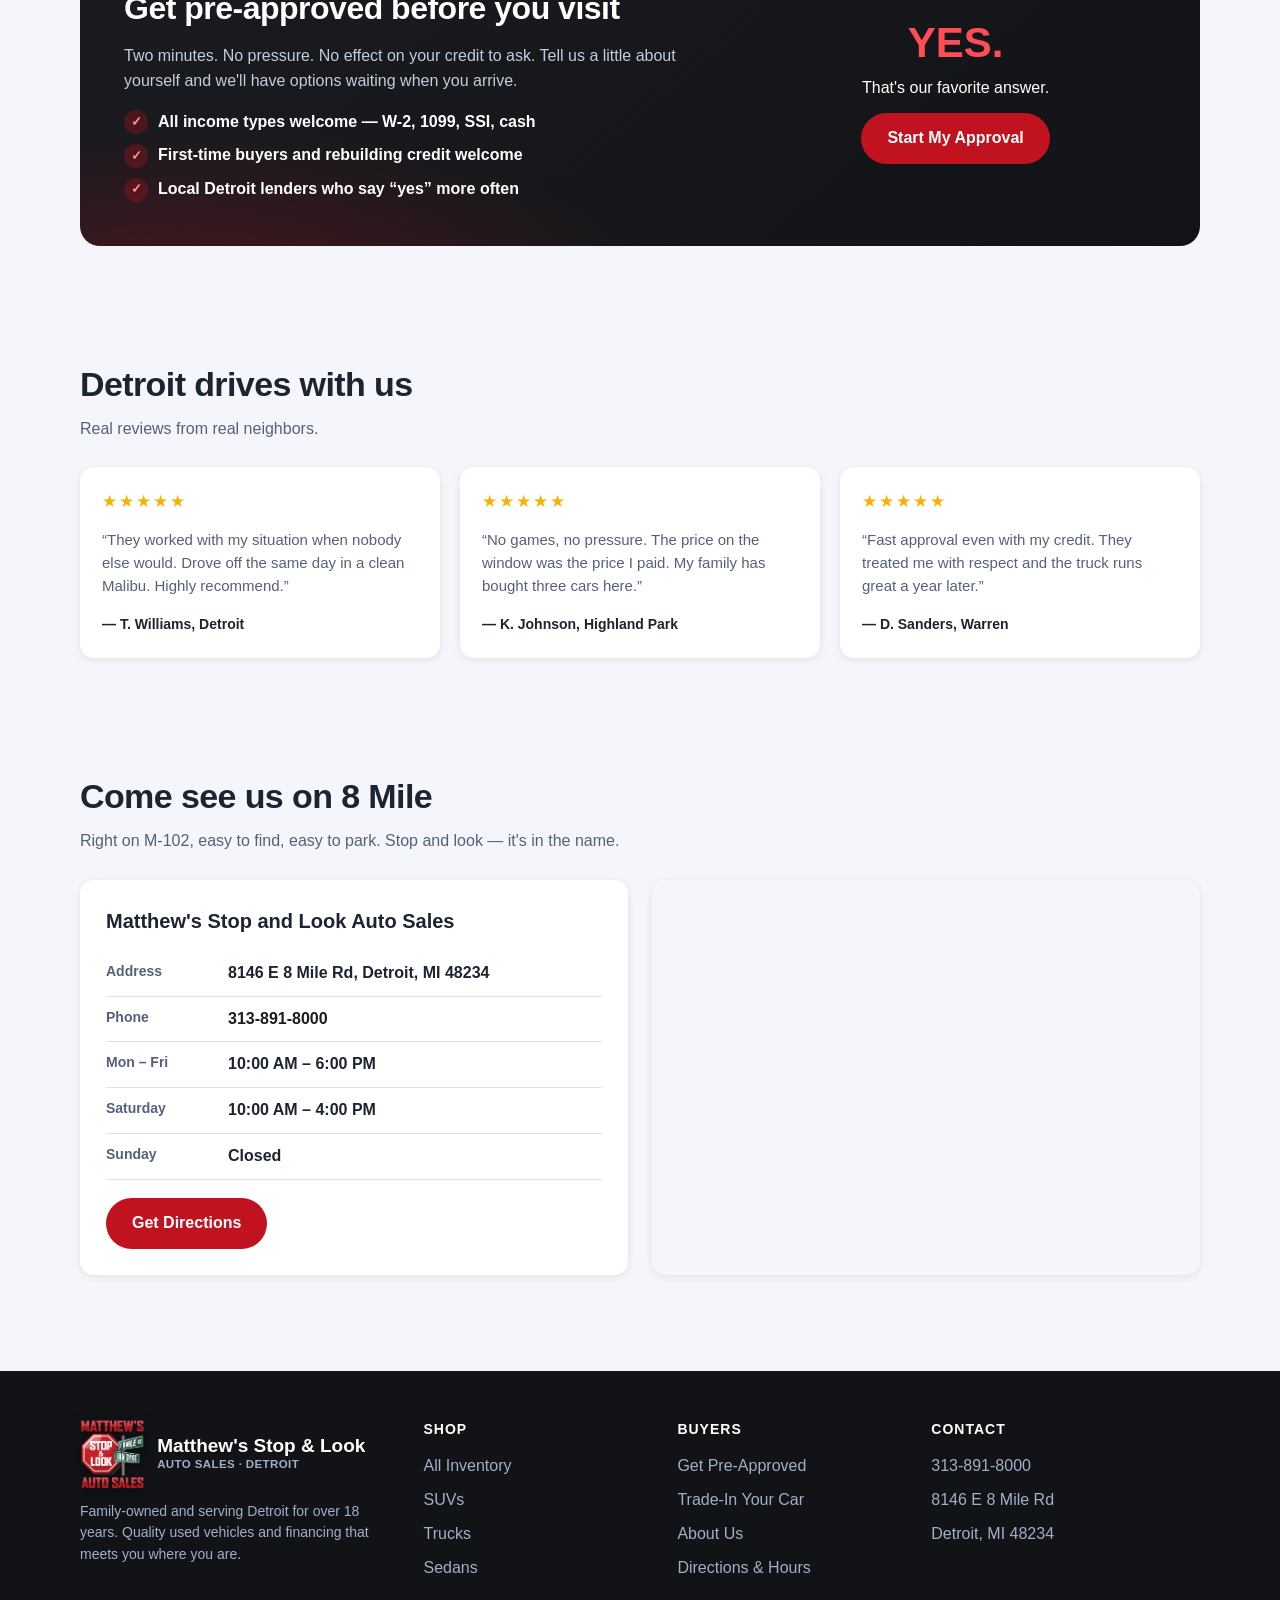
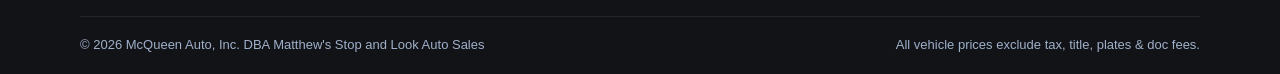
==== commit fc5938cf: "Use the dealership's real logo throughout the site Replace the drawn octagon mark with the owner-pro" ====
--- a/313-car-loans/index.html
+++ b/313-car-loans/index.html
@@ -38,7 +38,7 @@
   <header class="site-header">
     <div class="container">
       <a class="brand" href="index.html">
-        <img class="brand-logo" src="assets/logo.svg" alt="Stop sign logo">
+        <img class="brand-logo" src="assets/logo.png" alt="Matthew's Stop &amp; Look Auto Sales logo">
         <span class="brand-name">Matthew's Stop &amp; Look
           <small>Auto Sales · Detroit</small>
         </span>
@@ -61,13 +61,13 @@
       <div>
         <span class="hero-kicker">All Credit · All Income · All Trade-Ins</span>
         <h1>Stop. Look. <em>Drive home today.</em></h1>
-        <p class="lead">Quality used cars, trucks &amp; SUVs on 8 Mile — with fast, friendly financing for every credit situation. $0 down options available.</p>
+        <p class="lead">Quality used cars, trucks &amp; SUVs at 8 Mile &amp; Van Dyke — with fast, friendly financing for every credit situation. $0 down options available.</p>
         <div class="hero-actions">
           <a class="btn btn-primary" href="inventory.html">Browse Inventory</a>
           <a class="btn btn-outline" href="financing.html">Get Pre-Approved in Minutes</a>
         </div>
       </div>
-      <img class="hero-sign" src="assets/logo.svg" alt="Stop &amp; Look Auto Sales — stop sign logo">
+      <img class="hero-sign" src="assets/logo.png" alt="Matthew's Stop &amp; Look Auto Sales — stop sign at 8 Mile &amp; Van Dyke">
     </div>
   </section>
 
@@ -201,7 +201,7 @@
       <div class="footer-grid">
         <div class="footer-about">
           <a class="brand" href="index.html">
-            <img class="brand-logo" src="assets/logo.svg" alt="Stop sign logo">
+            <img class="brand-logo" src="assets/logo.png" alt="Matthew's Stop &amp; Look Auto Sales logo">
             <span class="brand-name" style="color:#fff">Matthew's Stop &amp; Look<small>Auto Sales · Detroit</small></span>
           </a>
           <p>Family-owned and serving Detroit for over 18 years. Quality used vehicles and financing that meets you where you are.</p>
--- a/313-car-loans/css/styles.css
+++ b/313-car-loans/css/styles.css
@@ -91,7 +91,7 @@
 }
 
 .brand { display: flex; align-items: center; gap: 12px; }
-.brand-logo { height: 66px; width: 66px; flex: 0 0 auto;
+.brand-logo { height: 70px; width: auto; flex: 0 0 auto;
   filter: drop-shadow(0 3px 7px rgba(0, 0, 0, 0.45)); }
 .brand-name { font-weight: 800; font-size: 19px; line-height: 1.2; }
 .brand-name small {
@@ -140,9 +140,8 @@
   gap: 40px; align-items: center;
 }
 .hero-sign {
-  width: 320px; height: 320px; justify-self: end;
-  transform: rotate(-4deg);
-  filter: drop-shadow(0 26px 50px rgba(0, 0, 0, 0.6));
+  width: 300px; height: auto; justify-self: end;
+  filter: drop-shadow(0 26px 50px rgba(0, 0, 0, 0.65));
 }
 .hero-kicker {
   display: inline-block; background: rgba(193, 18, 31, 0.22);
@@ -460,7 +459,7 @@
   .nav-toggle { display: block; }
   .header-cta .btn { display: none; }
   .hero .container { grid-template-columns: 1fr; gap: 22px; }
-  .hero-sign { width: 150px; height: 150px; justify-self: start; order: -1; transform: none; }
+  .hero-sign { width: 170px; height: auto; justify-self: start; order: -1; }
   .quick-search { grid-template-columns: 1fr 1fr; }
   .trust-grid { grid-template-columns: 1fr 1fr; }
   .finance-banner { grid-template-columns: 1fr; padding: 30px; }
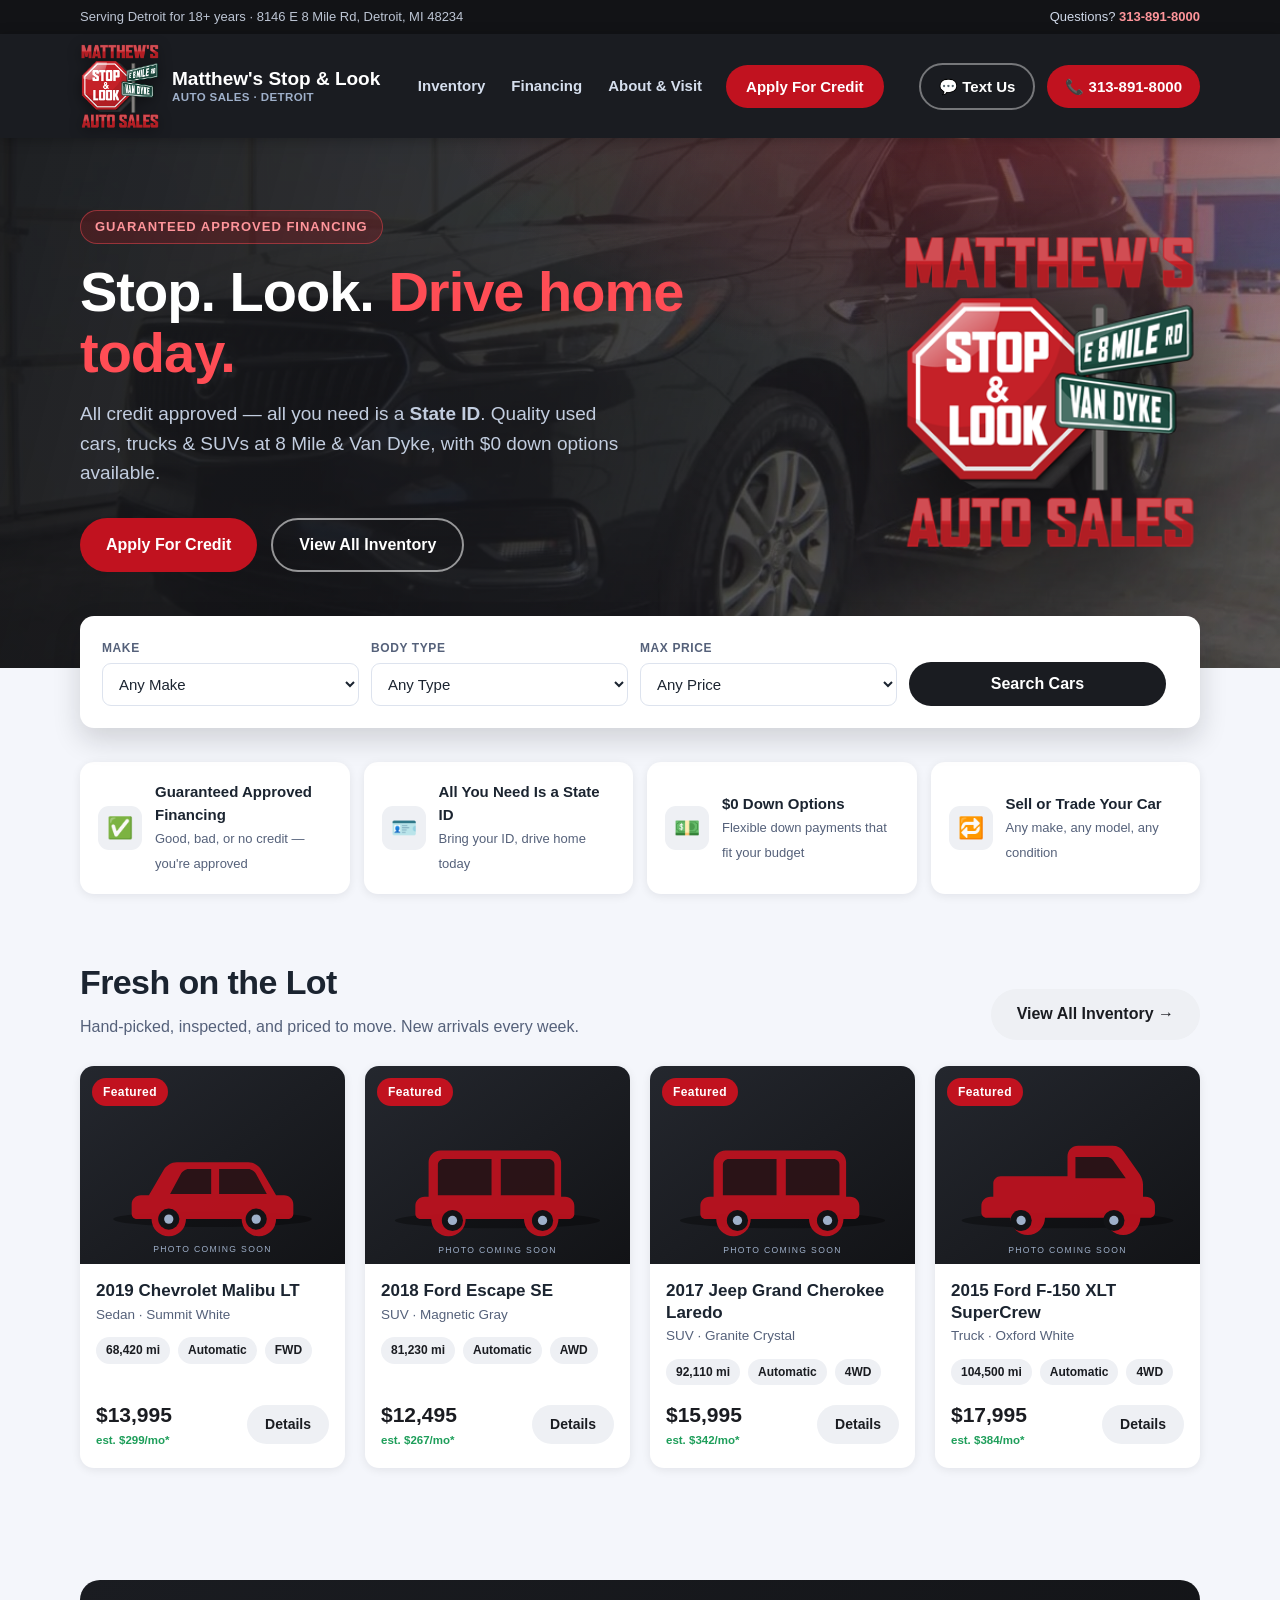
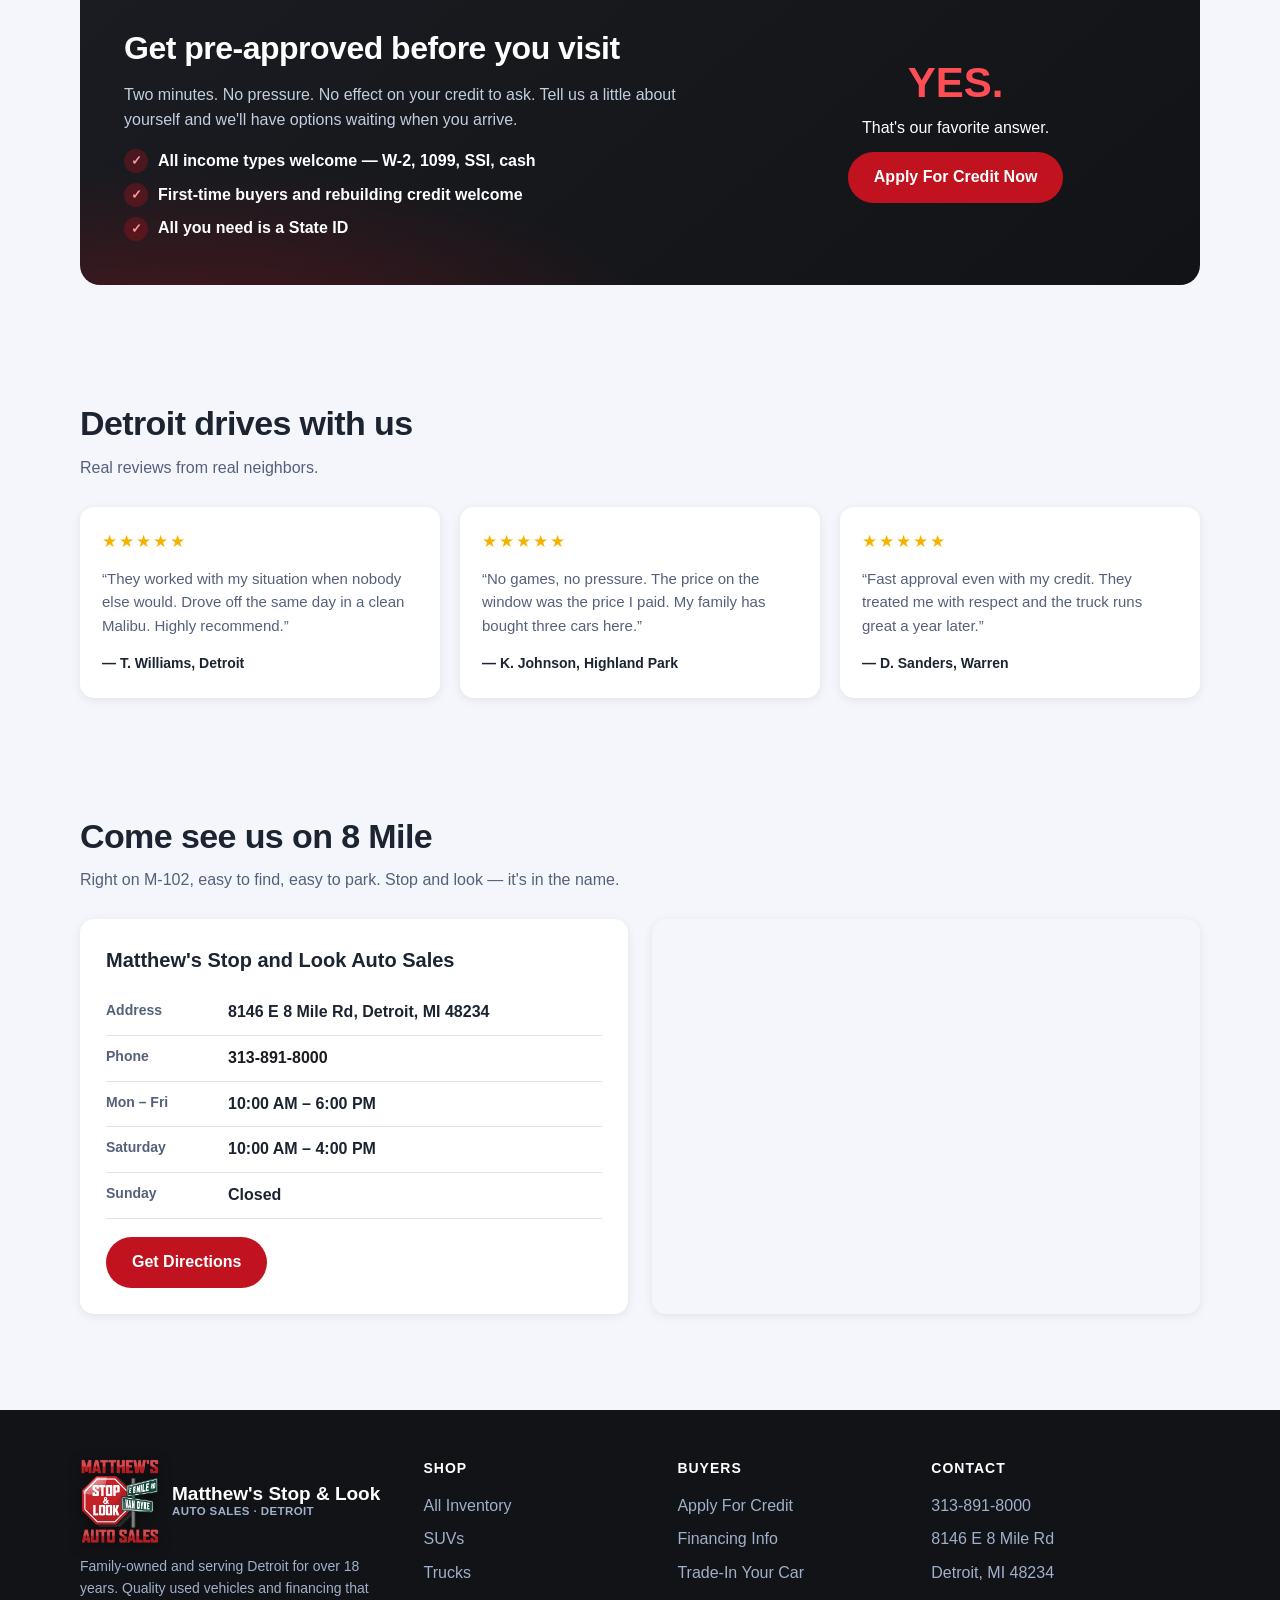
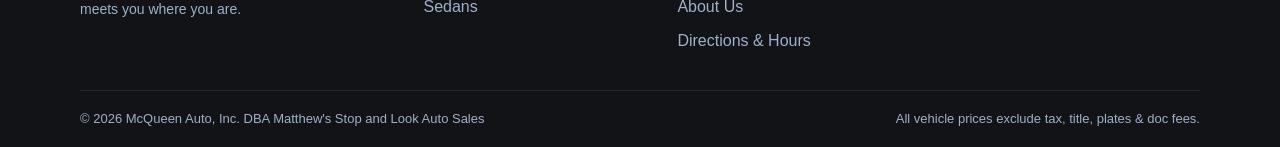
==== commit 175367f2: "Use real hero photo, original site verbiage, and push the credit app Hero now uses a real vehicle ph" ====
--- a/313-car-loans/index.html
+++ b/313-car-loans/index.html
@@ -46,10 +46,11 @@
       <nav class="main-nav" id="main-nav">
         <a href="inventory.html" data-nav="inventory">Inventory</a>
         <a href="financing.html" data-nav="financing">Financing</a>
-        <a href="financing.html#trade" data-nav="trade">Trade-In</a>
         <a href="about.html" data-nav="about">About &amp; Visit</a>
+        <a class="nav-apply" href="https://313carloans.com/creditapp" target="_blank" rel="noopener">Apply For Credit</a>
       </nav>
       <div class="header-cta">
+        <a class="call-btn sms-btn" href="sms:+13138918000">💬 Text Us</a>
         <a class="call-btn" href="tel:+13138918000">📞 313-891-8000</a>
         <button class="nav-toggle" aria-label="Menu" aria-controls="main-nav">☰</button>
       </div>
@@ -59,12 +60,12 @@
   <section class="hero">
     <div class="container">
       <div>
-        <span class="hero-kicker">All Credit · All Income · All Trade-Ins</span>
+        <span class="hero-kicker">Guaranteed Approved Financing</span>
         <h1>Stop. Look. <em>Drive home today.</em></h1>
-        <p class="lead">Quality used cars, trucks &amp; SUVs at 8 Mile &amp; Van Dyke — with fast, friendly financing for every credit situation. $0 down options available.</p>
+        <p class="lead">All credit approved — all you need is a <strong>State ID</strong>. Quality used cars, trucks &amp; SUVs at 8 Mile &amp; Van Dyke, with $0 down options available.</p>
         <div class="hero-actions">
-          <a class="btn btn-primary" href="inventory.html">Browse Inventory</a>
-          <a class="btn btn-outline" href="financing.html">Get Pre-Approved in Minutes</a>
+          <a class="btn btn-primary" href="https://313carloans.com/creditapp" target="_blank" rel="noopener">Apply For Credit</a>
+          <a class="btn btn-outline" href="inventory.html">View All Inventory</a>
         </div>
       </div>
       <img class="hero-sign" src="assets/logo.png" alt="Matthew's Stop &amp; Look Auto Sales — stop sign at 8 Mile &amp; Van Dyke">
@@ -99,10 +100,10 @@
 
   <section class="trust-strip">
     <div class="container trust-grid">
-      <div class="trust-item"><span class="icon">✅</span><div><strong>Every Credit Approved</strong><span>Good, bad, or no credit — we work with you</span></div></div>
+      <div class="trust-item"><span class="icon">✅</span><div><strong>Guaranteed Approved Financing</strong><span>Good, bad, or no credit — you're approved</span></div></div>
+      <div class="trust-item"><span class="icon">🪪</span><div><strong>All You Need Is a State ID</strong><span>Bring your ID, drive home today</span></div></div>
       <div class="trust-item"><span class="icon">💵</span><div><strong>$0 Down Options</strong><span>Flexible down payments that fit your budget</span></div></div>
-      <div class="trust-item"><span class="icon">🔁</span><div><strong>All Trade-Ins Accepted</strong><span>Any make, any model, any condition</span></div></div>
-      <div class="trust-item"><span class="icon">🛡️</span><div><strong>18+ Years in Detroit</strong><span>A name your neighbors already trust</span></div></div>
+      <div class="trust-item"><span class="icon">🔁</span><div><strong>Sell or Trade Your Car</strong><span>Any make, any model, any condition</span></div></div>
     </div>
   </section>
 
@@ -128,13 +129,13 @@
           <ul>
             <li>All income types welcome — W-2, 1099, SSI, cash</li>
             <li>First-time buyers and rebuilding credit welcome</li>
-            <li>Local Detroit lenders who say “yes” more often</li>
+            <li>All you need is a State ID</li>
           </ul>
         </div>
         <div class="finance-cta">
           <div class="big">YES.</div>
           <div>That's our favorite answer.</div>
-          <a class="btn btn-primary" href="financing.html">Start My Approval</a>
+          <a class="btn btn-primary" href="https://313carloans.com/creditapp" target="_blank" rel="noopener">Apply For Credit Now</a>
         </div>
       </div>
     </div>
@@ -218,7 +219,8 @@
         <div>
           <h4>Buyers</h4>
           <ul>
-            <li><a href="financing.html">Get Pre-Approved</a></li>
+            <li><a href="https://313carloans.com/creditapp" target="_blank" rel="noopener">Apply For Credit</a></li>
+            <li><a href="financing.html">Financing Info</a></li>
             <li><a href="financing.html#trade">Trade-In Your Car</a></li>
             <li><a href="about.html">About Us</a></li>
             <li><a href="about.html#visit">Directions &amp; Hours</a></li>
--- a/313-car-loans/css/styles.css
+++ b/313-car-loans/css/styles.css
@@ -87,11 +87,11 @@
 }
 .site-header .container {
   display: flex; align-items: center; justify-content: space-between;
-  gap: 20px; min-height: 88px;
+  gap: 20px; min-height: 104px;
 }
 
 .brand { display: flex; align-items: center; gap: 12px; }
-.brand-logo { height: 70px; width: auto; flex: 0 0 auto;
+.brand-logo { height: 86px; width: auto; flex: 0 0 auto;
   filter: drop-shadow(0 3px 7px rgba(0, 0, 0, 0.45)); }
 .brand-name { font-weight: 800; font-size: 19px; line-height: 1.2; }
 .brand-name small {
@@ -99,22 +99,31 @@
   color: #9fb0ca; letter-spacing: 0.4px; text-transform: uppercase;
 }
 
-.main-nav { display: flex; align-items: center; gap: 26px; }
+.main-nav { display: flex; align-items: center; gap: 22px; }
 .main-nav a {
-  color: #d5deed; font-weight: 600; font-size: 15px;
+  color: #d5deed; font-weight: 600; font-size: 15px; white-space: nowrap;
   padding: 6px 2px; border-bottom: 2px solid transparent;
   transition: color 0.15s ease, border-color 0.15s ease;
 }
 .main-nav a:hover, .main-nav a.active { color: #fff; border-color: var(--brand-600); }
+.main-nav .nav-apply {
+  background: var(--brand-600); color: #fff; font-weight: 700;
+  padding: 10px 20px; border-radius: 999px; border-bottom: 0;
+}
+.main-nav .nav-apply:hover { background: var(--brand-700); color: #fff; }
 
 .header-cta { display: flex; align-items: center; gap: 12px; }
 .call-btn {
-  display: inline-flex; align-items: center; gap: 8px;
+  display: inline-flex; align-items: center; gap: 8px; white-space: nowrap;
   background: var(--brand-600); color: #fff;
   font-weight: 800; padding: 10px 18px; border-radius: 999px; font-size: 15px;
   transition: background 0.15s ease;
 }
 .call-btn:hover { background: var(--brand-700); }
+.sms-btn {
+  background: transparent; border: 2px solid rgba(255, 255, 255, 0.4); color: #fff;
+}
+.sms-btn:hover { background: rgba(255, 255, 255, 0.08); }
 
 .nav-toggle {
   display: none; background: none; border: 0; color: #fff;
@@ -127,10 +136,9 @@
   background:
     radial-gradient(1100px 500px at 85% -10%, rgba(193, 18, 31, 0.35), transparent 60%),
     linear-gradient(105deg, rgba(18, 19, 22, 0.95) 0%, rgba(18, 19, 22, 0.83) 45%, rgba(18, 19, 22, 0.42) 100%),
-    /* Hero photo: AI-generated stand-in of the lot (Higgsfield). When the owner
-       sends real shop photos, save one as assets/hero-lot.jpg and point this
-       url() at it. If the image ever fails to load, the gradient below shows. */
-    url("https://d8j0ntlcm91z4.cloudfront.net/user_3F5HWbv7Bu2aaFUxJxfa9tx8cxS/hf_20260721_141124_f4227a40-b826-4eb2-abb8-05b819ec01c5.png") center / cover no-repeat,
+    /* Real photo from the dealership (cropped from their current site).
+       Swap assets/hero-car.jpg any time for a newer shot of the lot. */
+    url("../assets/hero-car.jpg") center / cover no-repeat,
     linear-gradient(160deg, var(--dark-900) 0%, var(--dark-700) 100%);
   color: #fff; padding: 72px 0 96px; position: relative; overflow: hidden;
 }
@@ -472,6 +480,12 @@
   .footer-grid { grid-template-columns: 1fr 1fr; }
 }
 
+@media (max-width: 640px) {
+  .brand-logo { height: 62px; }
+  .site-header .container { min-height: 84px; }
+  .sms-btn { display: none; }
+}
+
 @media (max-width: 560px) {
   .quick-search { grid-template-columns: 1fr; }
   .trust-grid { grid-template-columns: 1fr; }
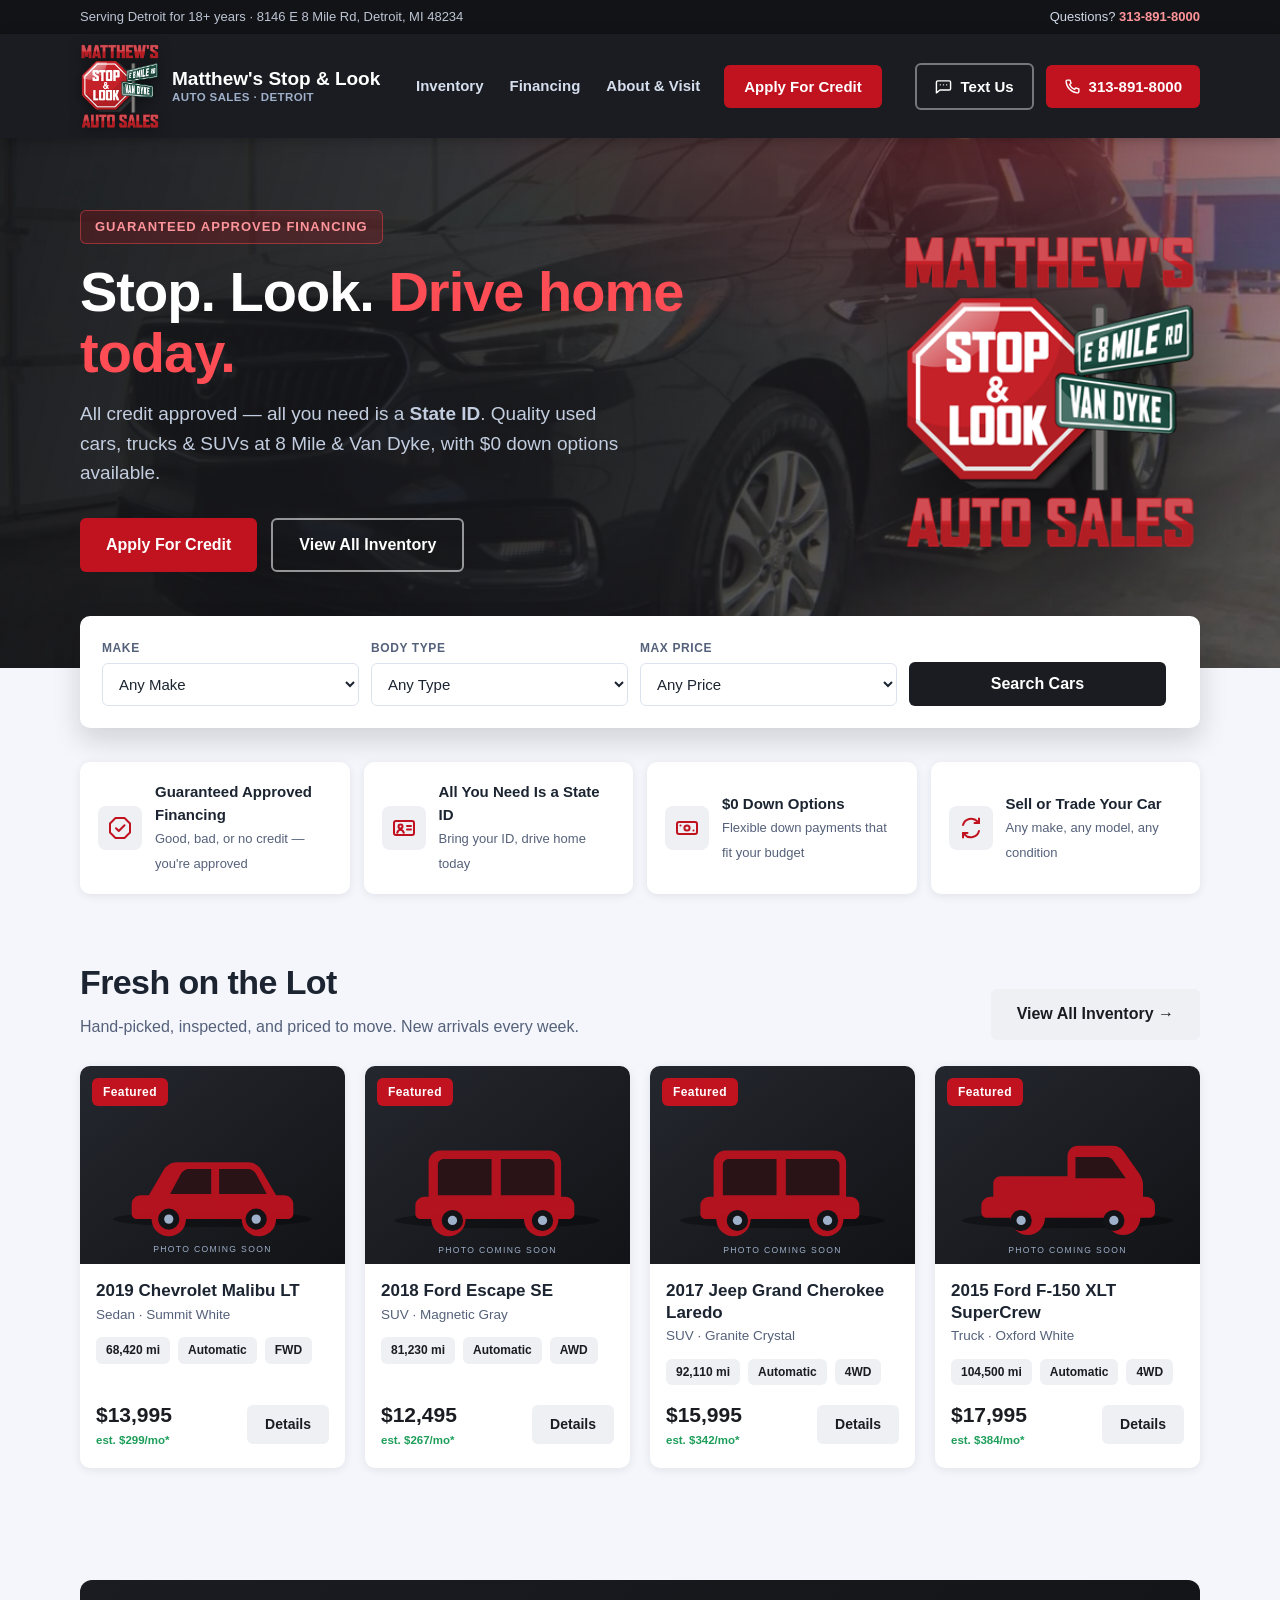
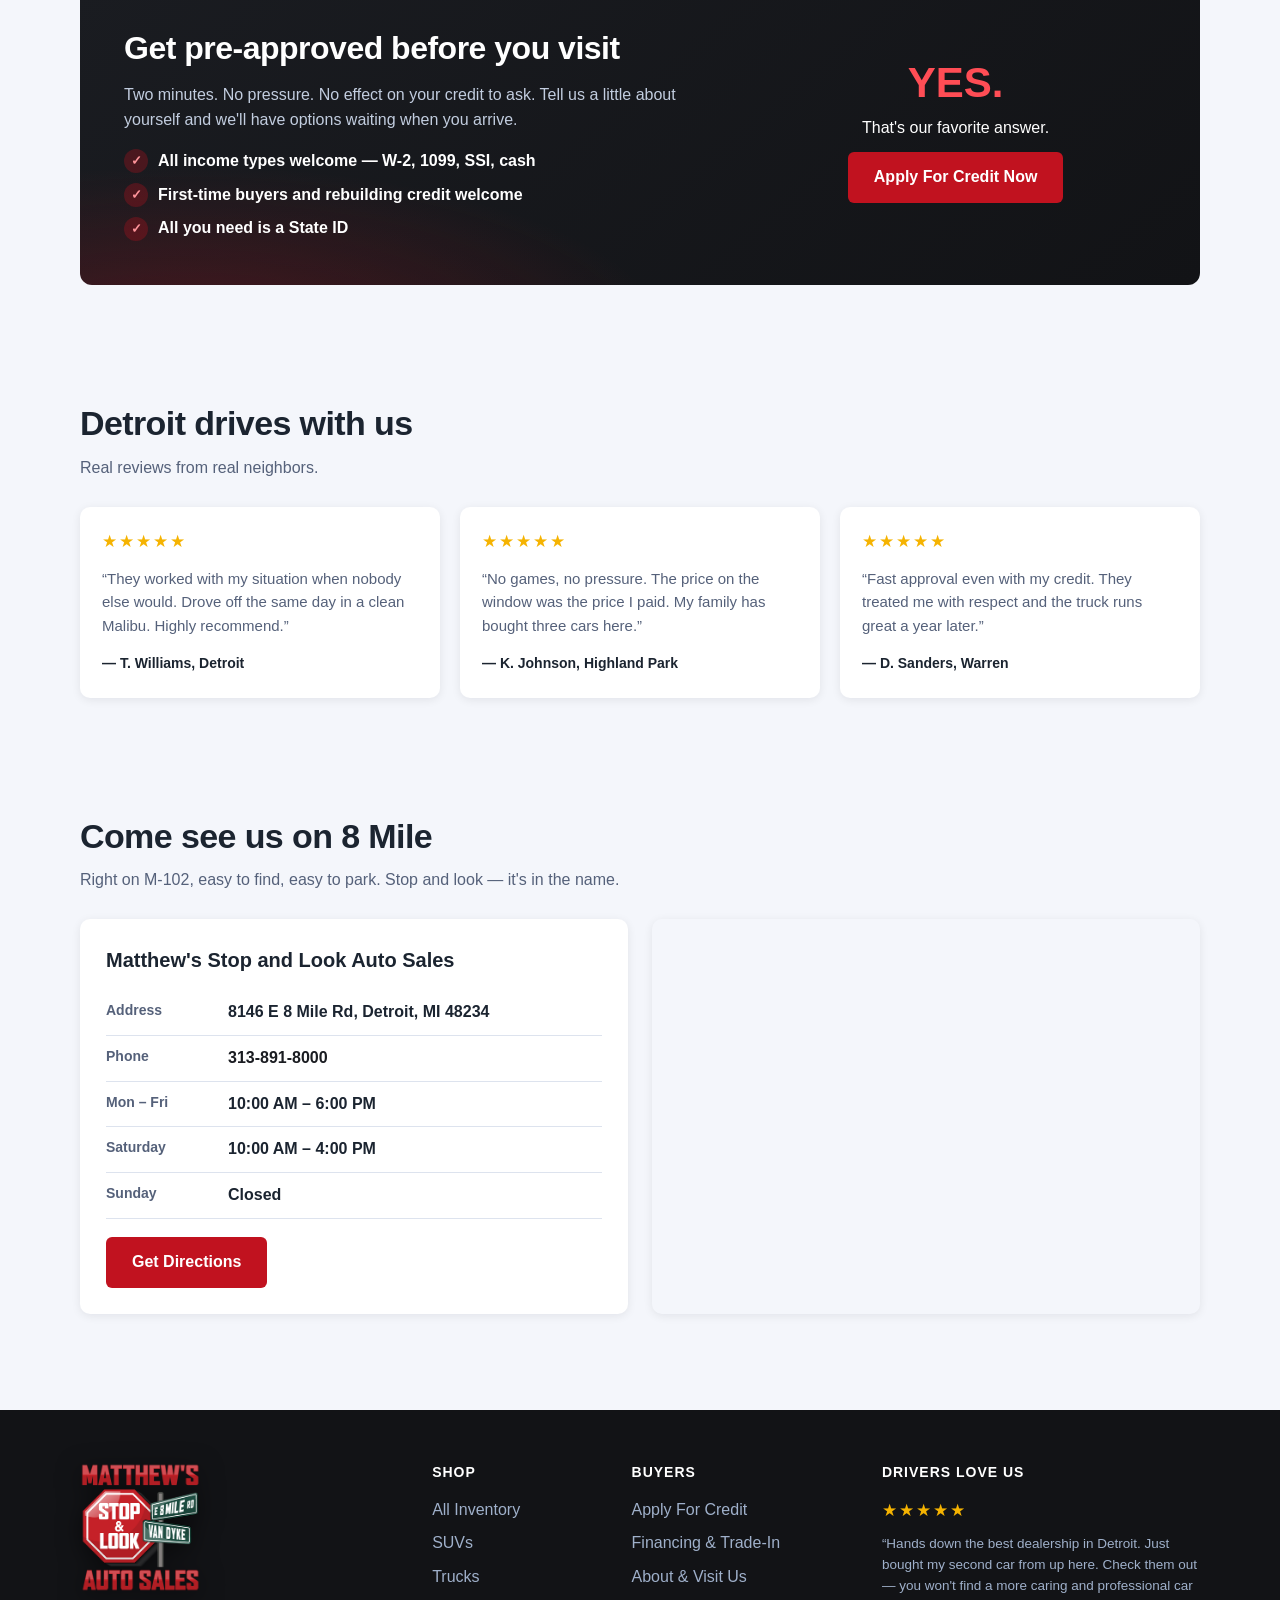
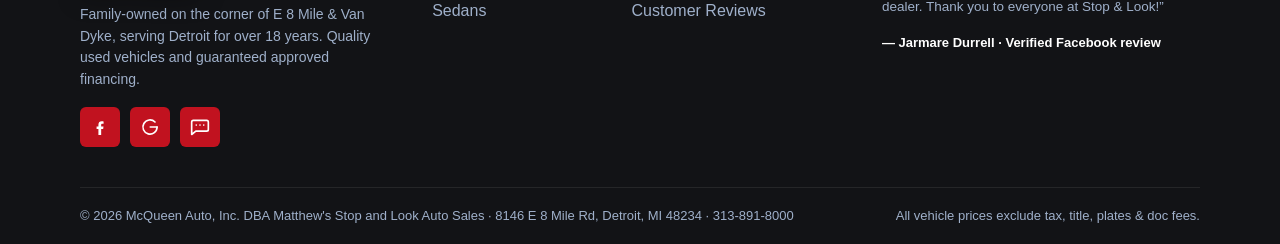
==== commit 3e2d84e5: "Add custom SVG icon set, in-site credit application, and built-out footer Replace all emoji with a h" ====
--- a/313-car-loans/index.html
+++ b/313-car-loans/index.html
@@ -27,6 +27,23 @@
   </script>
 </head>
 <body data-page="home">
+  <svg xmlns="http://www.w3.org/2000/svg" style="display:none" aria-hidden="true">
+    <symbol id="i-check-octagon" viewBox="0 0 24 24"><path d="M7.5 2h9L22 7.5v9L16.5 22h-9L2 16.5v-9L7.5 2Z"/><path d="m8 12.2 2.8 2.8 5.7-5.7"/></symbol>
+    <symbol id="i-id" viewBox="0 0 24 24"><rect x="2" y="5" width="20" height="14" rx="2"/><circle cx="8.5" cy="10.5" r="2"/><path d="M5.2 16.8c.7-2 1.9-3 3.3-3s2.6 1 3.3 3"/><path d="M15 10h4M15 13.5h4"/></symbol>
+    <symbol id="i-cash" viewBox="0 0 24 24"><rect x="2" y="6" width="20" height="12" rx="2"/><circle cx="12" cy="12" r="2.6"/><path d="M5.5 9.5h.01M18.5 14.5h.01"/></symbol>
+    <symbol id="i-trade" viewBox="0 0 24 24"><path d="M4 9a8.5 8.5 0 0 1 14.5-3.5L20 7"/><path d="M20 2.5V7h-4.5"/><path d="M20 15a8.5 8.5 0 0 1-14.5 3.5L4 17"/><path d="M4 21.5V17h4.5"/></symbol>
+    <symbol id="i-search" viewBox="0 0 24 24"><circle cx="10.5" cy="10.5" r="6.5"/><path d="m15.3 15.3 5.7 5.7"/></symbol>
+    <symbol id="i-talk" viewBox="0 0 24 24"><path d="M22 6a2 2 0 0 0-2-2H4a2 2 0 0 0-2 2v14.5l4.5-3.5H20a2 2 0 0 0 2-2V6Z"/><path d="m8.5 10.2 2.4 2.4 4.6-4.8"/></symbol>
+    <symbol id="i-home" viewBox="0 0 24 24"><path d="m3 11 9-8 9 8"/><path d="M5 10v10h5v-6h4v6h5V10"/></symbol>
+    <symbol id="i-pin" viewBox="0 0 24 24"><path d="M12 21.5c-4.5-4.2-7-7.7-7-10.8a7 7 0 0 1 14 0c0 3.1-2.5 6.6-7 10.8Z"/><circle cx="12" cy="10.3" r="2.5"/></symbol>
+    <symbol id="i-phone" viewBox="0 0 24 24"><path d="M4.8 3h3.7L10 7.5 7.8 9.2a13.5 13.5 0 0 0 7 7l1.7-2.2 4.5 1.5v3.7a1.8 1.8 0 0 1-2 1.8A17 17 0 0 1 3 5a1.8 1.8 0 0 1 1.8-2Z"/></symbol>
+    <symbol id="i-chat" viewBox="0 0 24 24"><path d="M22 6a2 2 0 0 0-2-2H4a2 2 0 0 0-2 2v15l5-4h13a2 2 0 0 0 2-2V6Z"/><path d="M7.5 9.7h.01M12 9.7h.01M16.5 9.7h.01"/></symbol>
+    <symbol id="i-lock" viewBox="0 0 24 24"><rect x="5" y="11" width="14" height="10" rx="2"/><path d="M8 11V7a4 4 0 0 1 8 0v4"/></symbol>
+    <symbol id="i-check-circle" viewBox="0 0 24 24"><circle cx="12" cy="12" r="9.5"/><path d="m8 12.3 2.7 2.7 5.3-5.5"/></symbol>
+    <symbol id="i-fb" viewBox="0 0 24 24"><path style="fill:currentColor;stroke:none" d="M13.4 21.5v-7.2h2.4l.4-2.9h-2.8V9.5c0-.9.3-1.5 1.6-1.5h1.3V5.4c-.6-.1-1.4-.2-2.3-.2-2.3 0-3.9 1.4-3.9 4v2.2H7.9v2.9h2.2v7.2h3.3Z"/></symbol>
+    <symbol id="i-gg" viewBox="0 0 24 24"><path d="M20.5 12a8.5 8.5 0 1 1-2.5-6"/><path d="M20.5 12h-8.2"/></symbol>
+  </svg>
+
 
   <div class="topbar">
     <div class="container">
@@ -47,11 +64,11 @@
         <a href="inventory.html" data-nav="inventory">Inventory</a>
         <a href="financing.html" data-nav="financing">Financing</a>
         <a href="about.html" data-nav="about">About &amp; Visit</a>
-        <a class="nav-apply" href="https://313carloans.com/creditapp" target="_blank" rel="noopener">Apply For Credit</a>
+        <a class="nav-apply" href="creditapp.html" data-nav="creditapp">Apply For Credit</a>
       </nav>
       <div class="header-cta">
-        <a class="call-btn sms-btn" href="sms:+13138918000">💬 Text Us</a>
-        <a class="call-btn" href="tel:+13138918000">📞 313-891-8000</a>
+        <a class="call-btn sms-btn" href="sms:+13138918000"><svg class="svg-i"><use href="#i-chat"/></svg> Text Us</a>
+        <a class="call-btn" href="tel:+13138918000"><svg class="svg-i"><use href="#i-phone"/></svg> 313-891-8000</a>
         <button class="nav-toggle" aria-label="Menu" aria-controls="main-nav">☰</button>
       </div>
     </div>
@@ -64,7 +81,7 @@
         <h1>Stop. Look. <em>Drive home today.</em></h1>
         <p class="lead">All credit approved — all you need is a <strong>State ID</strong>. Quality used cars, trucks &amp; SUVs at 8 Mile &amp; Van Dyke, with $0 down options available.</p>
         <div class="hero-actions">
-          <a class="btn btn-primary" href="https://313carloans.com/creditapp" target="_blank" rel="noopener">Apply For Credit</a>
+          <a class="btn btn-primary" href="creditapp.html">Apply For Credit</a>
           <a class="btn btn-outline" href="inventory.html">View All Inventory</a>
         </div>
       </div>
@@ -100,10 +117,10 @@
 
   <section class="trust-strip">
     <div class="container trust-grid">
-      <div class="trust-item"><span class="icon">✅</span><div><strong>Guaranteed Approved Financing</strong><span>Good, bad, or no credit — you're approved</span></div></div>
-      <div class="trust-item"><span class="icon">🪪</span><div><strong>All You Need Is a State ID</strong><span>Bring your ID, drive home today</span></div></div>
-      <div class="trust-item"><span class="icon">💵</span><div><strong>$0 Down Options</strong><span>Flexible down payments that fit your budget</span></div></div>
-      <div class="trust-item"><span class="icon">🔁</span><div><strong>Sell or Trade Your Car</strong><span>Any make, any model, any condition</span></div></div>
+      <div class="trust-item"><span class="icon"><svg class="svg-i"><use href="#i-check-octagon"/></svg></span><div><strong>Guaranteed Approved Financing</strong><span>Good, bad, or no credit — you're approved</span></div></div>
+      <div class="trust-item"><span class="icon"><svg class="svg-i"><use href="#i-id"/></svg></span><div><strong>All You Need Is a State ID</strong><span>Bring your ID, drive home today</span></div></div>
+      <div class="trust-item"><span class="icon"><svg class="svg-i"><use href="#i-cash"/></svg></span><div><strong>$0 Down Options</strong><span>Flexible down payments that fit your budget</span></div></div>
+      <div class="trust-item"><span class="icon"><svg class="svg-i"><use href="#i-trade"/></svg></span><div><strong>Sell or Trade Your Car</strong><span>Any make, any model, any condition</span></div></div>
     </div>
   </section>
 
@@ -135,13 +152,13 @@
         <div class="finance-cta">
           <div class="big">YES.</div>
           <div>That's our favorite answer.</div>
-          <a class="btn btn-primary" href="https://313carloans.com/creditapp" target="_blank" rel="noopener">Apply For Credit Now</a>
-        </div>
-      </div>
-    </div>
-  </section>
-
-  <section class="section">
+          <a class="btn btn-primary" href="creditapp.html">Apply For Credit Now</a>
+        </div>
+      </div>
+    </div>
+  </section>
+
+  <section class="section" id="reviews">
     <div class="container">
       <div class="section-head">
         <div>
@@ -201,11 +218,13 @@
     <div class="container">
       <div class="footer-grid">
         <div class="footer-about">
-          <a class="brand" href="index.html">
-            <img class="brand-logo" src="assets/logo.png" alt="Matthew's Stop &amp; Look Auto Sales logo">
-            <span class="brand-name" style="color:#fff">Matthew's Stop &amp; Look<small>Auto Sales · Detroit</small></span>
-          </a>
-          <p>Family-owned and serving Detroit for over 18 years. Quality used vehicles and financing that meets you where you are.</p>
+          <img class="footer-logo" src="assets/logo.png" alt="Matthew's Stop &amp; Look Auto Sales logo">
+          <p>Family-owned on the corner of E 8 Mile &amp; Van Dyke, serving Detroit for over 18 years. Quality used vehicles and guaranteed approved financing.</p>
+          <div class="social-row">
+            <a class="social-btn" href="https://www.facebook.com/stopandlookauto" target="_blank" rel="noopener" aria-label="Facebook"><svg class="svg-i"><use href="#i-fb"/></svg></a>
+            <a class="social-btn" href="https://maps.google.com/?q=Matthew's+Stop+and+Look+Auto+Sales+8146+E+8+Mile+Rd+Detroit+MI" target="_blank" rel="noopener" aria-label="Google"><svg class="svg-i"><use href="#i-gg"/></svg></a>
+            <a class="social-btn" href="sms:+13138918000" aria-label="Text us"><svg class="svg-i"><use href="#i-chat"/></svg></a>
+          </div>
         </div>
         <div>
           <h4>Shop</h4>
@@ -219,24 +238,21 @@
         <div>
           <h4>Buyers</h4>
           <ul>
-            <li><a href="https://313carloans.com/creditapp" target="_blank" rel="noopener">Apply For Credit</a></li>
-            <li><a href="financing.html">Financing Info</a></li>
-            <li><a href="financing.html#trade">Trade-In Your Car</a></li>
-            <li><a href="about.html">About Us</a></li>
-            <li><a href="about.html#visit">Directions &amp; Hours</a></li>
+            <li><a href="creditapp.html">Apply For Credit</a></li>
+            <li><a href="financing.html">Financing &amp; Trade-In</a></li>
+            <li><a href="about.html">About &amp; Visit Us</a></li>
+            <li><a href="index.html#reviews">Customer Reviews</a></li>
           </ul>
         </div>
-        <div>
-          <h4>Contact</h4>
-          <ul>
-            <li><a href="tel:+13138918000">313-891-8000</a></li>
-            <li>8146 E 8 Mile Rd</li>
-            <li>Detroit, MI 48234</li>
-          </ul>
+        <div class="footer-review">
+          <h4>Drivers Love Us</h4>
+          <div class="stars">★★★★★</div>
+          <p>“Hands down the best dealership in Detroit. Just bought my second car from up here. Check them out — you won't find a more caring and professional car dealer. Thank you to everyone at Stop &amp; Look!”</p>
+          <strong style="color:#fff;font-size:13px">— Jarmare Durrell · Verified Facebook review</strong>
         </div>
       </div>
       <div class="footer-bottom">
-        <span>© <span id="footer-year"></span> McQueen Auto, Inc. DBA Matthew's Stop and Look Auto Sales</span>
+        <span>© <span id="footer-year"></span> McQueen Auto, Inc. DBA Matthew's Stop and Look Auto Sales · 8146 E 8 Mile Rd, Detroit, MI 48234 · <a href="tel:+13138918000">313-891-8000</a></span>
         <span>All vehicle prices exclude tax, title, plates &amp; doc fees.</span>
       </div>
     </div>
--- a/313-car-loans/css/styles.css
+++ b/313-car-loans/css/styles.css
@@ -21,7 +21,7 @@
   --bg: #f4f6fb;
   --card: #ffffff;
   --green-600: #1e9e5a;
-  --radius: 14px;
+  --radius: 10px;
   --shadow: 0 2px 10px rgba(18, 19, 22, 0.08);
   --shadow-lift: 0 12px 28px rgba(18, 19, 22, 0.16);
   --font: -apple-system, BlinkMacSystemFont, "Segoe UI", Roboto, "Helvetica Neue",
@@ -46,11 +46,23 @@
 
 .container { max-width: 1160px; margin: 0 auto; padding: 0 20px; }
 
+/* ---------- Custom icon system (inline SVG sprite, stroke icons) ---------- */
+
+.svg-i {
+  width: 24px; height: 24px; flex: 0 0 auto;
+  fill: none; stroke: currentColor; stroke-width: 2;
+  stroke-linecap: round; stroke-linejoin: round;
+}
+.svg-i.sm { width: 16px; height: 16px; vertical-align: -3px; display: inline-block; }
+.trust-item .icon { color: var(--brand-600); }
+.call-btn .svg-i { width: 17px; height: 17px; }
+.btn .svg-i { width: 18px; height: 18px; }
+
 /* ---------- Buttons ---------- */
 
 .btn {
   display: inline-flex; align-items: center; justify-content: center; gap: 8px;
-  padding: 13px 26px; border-radius: 999px; border: 0; cursor: pointer;
+  padding: 13px 26px; border-radius: 6px; border: 0; cursor: pointer;
   font-size: 16px; font-weight: 700; font-family: var(--font);
   transition: transform 0.15s ease, box-shadow 0.15s ease, background 0.15s ease;
   white-space: nowrap;
@@ -108,7 +120,7 @@
 .main-nav a:hover, .main-nav a.active { color: #fff; border-color: var(--brand-600); }
 .main-nav .nav-apply {
   background: var(--brand-600); color: #fff; font-weight: 700;
-  padding: 10px 20px; border-radius: 999px; border-bottom: 0;
+  padding: 10px 20px; border-radius: 6px; border-bottom: 0;
 }
 .main-nav .nav-apply:hover { background: var(--brand-700); color: #fff; }
 
@@ -116,7 +128,7 @@
 .call-btn {
   display: inline-flex; align-items: center; gap: 8px; white-space: nowrap;
   background: var(--brand-600); color: #fff;
-  font-weight: 800; padding: 10px 18px; border-radius: 999px; font-size: 15px;
+  font-weight: 800; padding: 10px 18px; border-radius: 6px; font-size: 15px;
   transition: background 0.15s ease;
 }
 .call-btn:hover { background: var(--brand-700); }
@@ -150,12 +162,26 @@
 .hero-sign {
   width: 300px; height: auto; justify-self: end;
   filter: drop-shadow(0 26px 50px rgba(0, 0, 0, 0.65));
+  animation: sign-slam 0.7s cubic-bezier(0.22, 1, 0.36, 1) 0.25s both;
+}
+
+/* Page-load snap zoom: the sign slams in oversized, overshoots
+   slightly small, then settles — like a stamp hitting the page. */
+@keyframes sign-slam {
+  0%   { opacity: 0; transform: scale(2.9); }
+  55%  { opacity: 1; transform: scale(0.94); }
+  78%  { transform: scale(1.05); }
+  100% { opacity: 1; transform: scale(1); }
+}
+
+@media (prefers-reduced-motion: reduce) {
+  .hero-sign { animation: none; }
 }
 .hero-kicker {
   display: inline-block; background: rgba(193, 18, 31, 0.22);
   color: var(--brand-soft); border: 1px solid rgba(255, 77, 85, 0.45);
   font-size: 13px; font-weight: 700; letter-spacing: 1px; text-transform: uppercase;
-  padding: 6px 14px; border-radius: 999px; margin-bottom: 18px;
+  padding: 6px 14px; border-radius: 6px; margin-bottom: 18px;
 }
 .hero h1 {
   font-size: clamp(34px, 5.2vw, 56px); line-height: 1.08;
@@ -182,7 +208,7 @@
 }
 .quick-search select, .quick-search input {
   width: 100%; padding: 11px 12px; border: 1.5px solid var(--line);
-  border-radius: 9px; font-size: 15px; font-family: var(--font);
+  border-radius: 6px; font-size: 15px; font-family: var(--font);
   background: #fff; color: var(--ink);
 }
 
@@ -197,7 +223,7 @@
   padding: 18px; display: flex; gap: 13px; align-items: center;
 }
 .trust-item .icon {
-  width: 44px; height: 44px; flex: 0 0 44px; border-radius: 11px;
+  width: 44px; height: 44px; flex: 0 0 44px; border-radius: 8px;
   background: var(--gray-100); display: grid; place-items: center;
   font-size: 21px;
 }
@@ -236,7 +262,7 @@
 .vehicle-photo .tag {
   position: absolute; top: 12px; left: 12px;
   background: var(--red-600); color: #fff; font-size: 12px; font-weight: 800;
-  padding: 5px 11px; border-radius: 999px; letter-spacing: 0.4px;
+  padding: 5px 11px; border-radius: 6px; letter-spacing: 0.4px;
 }
 .vehicle-photo .tag.sold { background: var(--ink); }
 .vehicle-body { padding: 16px 16px 18px; display: flex; flex-direction: column; flex: 1; }
@@ -247,7 +273,7 @@
 }
 .chip {
   background: var(--gray-100); color: var(--dark-800);
-  font-size: 12px; font-weight: 700; padding: 4px 10px; border-radius: 999px;
+  font-size: 12px; font-weight: 700; padding: 4px 10px; border-radius: 6px;
 }
 .vehicle-foot {
   margin-top: auto; display: flex; align-items: center;
@@ -262,7 +288,7 @@
   background:
     radial-gradient(800px 300px at 10% 120%, rgba(193, 18, 31, 0.30), transparent 60%),
     linear-gradient(140deg, var(--dark-800), var(--dark-900));
-  border-radius: 20px; color: #fff; padding: 44px;
+  border-radius: 12px; color: #fff; padding: 44px;
   display: grid; grid-template-columns: 1.2fr 0.8fr; gap: 30px; align-items: center;
 }
 .finance-banner h2 { font-size: clamp(24px, 3vw, 32px); font-weight: 900; letter-spacing: -0.5px; }
@@ -331,7 +357,7 @@
 }
 .filter-group select, .filter-group input {
   width: 100%; padding: 10px 11px; border: 1.5px solid var(--line);
-  border-radius: 9px; font-size: 14.5px; font-family: var(--font); background: #fff;
+  border-radius: 6px; font-size: 14.5px; font-family: var(--font); background: #fff;
 }
 .results-bar {
   display: flex; justify-content: space-between; align-items: center;
@@ -339,7 +365,7 @@
 }
 .results-bar .count { font-weight: 700; color: var(--ink-soft); font-size: 14.5px; }
 .results-bar select {
-  padding: 9px 12px; border: 1.5px solid var(--line); border-radius: 9px;
+  padding: 9px 12px; border: 1.5px solid var(--line); border-radius: 6px;
   font-size: 14px; font-family: var(--font); background: #fff;
 }
 .empty-state {
@@ -363,7 +389,7 @@
   display: grid; grid-template-columns: repeat(6, 1fr); gap: 10px; margin-top: 12px;
 }
 .gallery-thumbs button {
-  aspect-ratio: 4 / 3; border-radius: 9px; overflow: hidden; cursor: pointer;
+  aspect-ratio: 4 / 3; border-radius: 6px; overflow: hidden; cursor: pointer;
   border: 2px solid transparent; padding: 0; background: #dfe6f2;
 }
 .gallery-thumbs button.active { border-color: var(--brand-600); }
@@ -398,14 +424,14 @@
 
 /* Payment calculator */
 .calc {
-  background: var(--gray-100); border-radius: 12px; padding: 18px; margin-top: 20px;
+  background: var(--gray-100); border-radius: 8px; padding: 18px; margin-top: 20px;
 }
 .calc h3 { font-size: 15px; font-weight: 800; margin-bottom: 12px; }
 .calc-grid { display: grid; grid-template-columns: 1fr 1fr; gap: 10px; }
 .calc-grid label { font-size: 12px; font-weight: 700; color: var(--ink-soft); display: block; margin-bottom: 4px; }
 .calc-grid input, .calc-grid select {
   width: 100%; padding: 9px 10px; border: 1.5px solid var(--line);
-  border-radius: 8px; font-size: 14px; font-family: var(--font); background: #fff;
+  border-radius: 6px; font-size: 14px; font-family: var(--font); background: #fff;
 }
 .calc-result { margin-top: 14px; font-size: 15px; }
 .calc-result strong { font-size: 24px; color: var(--dark-800); }
@@ -422,24 +448,44 @@
 .form-card label { font-size: 13px; font-weight: 700; display: block; margin-bottom: 6px; }
 .form-card input, .form-card select, .form-card textarea {
   width: 100%; padding: 12px 13px; border: 1.5px solid var(--line);
-  border-radius: 9px; font-size: 15px; font-family: var(--font); background: #fff;
+  border-radius: 6px; font-size: 15px; font-family: var(--font); background: #fff;
 }
 .form-card textarea { resize: vertical; min-height: 100px; }
 .form-note {
   font-size: 13px; color: var(--ink-soft); background: var(--gray-100);
-  border-radius: 9px; padding: 12px 14px; margin: 16px 0;
+  border-radius: 6px; padding: 12px 14px; margin: 16px 0;
 }
 .form-success {
-  background: #e7f7ee; color: var(--green-600); border-radius: 9px;
+  background: #e7f7ee; color: var(--green-600); border-radius: 6px;
   padding: 14px 16px; font-weight: 700; margin-top: 16px; display: none;
 }
+
+/* ---------- Credit application ---------- */
+
+.form-section { margin: 26px 0 8px; padding-top: 22px; border-top: 2px solid var(--gray-100); }
+.form-section h3 { font-size: 18px; font-weight: 800; margin-bottom: 4px; }
+.form-section .hint { color: var(--ink-soft); font-size: 13.5px; margin-bottom: 14px; }
+.form-card input[readonly] { background: var(--gray-100); color: var(--ink-soft); }
+.consent {
+  display: flex; gap: 12px; align-items: flex-start;
+  background: var(--gray-100); border-radius: 6px; padding: 14px 16px;
+  margin-top: 14px; font-size: 13px; color: var(--ink-soft); cursor: pointer;
+}
+.consent input { margin-top: 3px; width: 16px; height: 16px; flex: 0 0 auto; }
+.consent strong { color: var(--ink); }
+.notice-panel {
+  display: none; background: var(--gray-100); border: 2px solid var(--brand-600);
+  border-radius: 6px; padding: 18px 20px; margin-top: 18px;
+}
+.notice-panel.show { display: block; }
+.notice-actions { display: flex; gap: 10px; flex-wrap: wrap; margin-top: 12px; }
 
 /* ---------- Footer ---------- */
 
 .site-footer { background: var(--dark-900); color: #9fb0ca; margin-top: 40px; }
 .footer-grid {
-  display: grid; grid-template-columns: 1.4fr 1fr 1fr 1.2fr; gap: 30px;
-  padding: 48px 0 36px;
+  display: grid; grid-template-columns: 1.25fr 0.65fr 0.85fr 1.25fr; gap: 34px;
+  padding: 52px 0 40px;
 }
 .site-footer h4 {
   color: #fff; font-size: 14px; text-transform: uppercase;
@@ -448,6 +494,18 @@
 .site-footer ul { list-style: none; display: grid; gap: 9px; }
 .site-footer a:hover { color: #fff; }
 .footer-about p { font-size: 14px; margin-top: 12px; max-width: 300px; }
+.footer-logo {
+  height: 130px; width: auto;
+  filter: drop-shadow(0 5px 12px rgba(0, 0, 0, 0.55));
+}
+.social-row { display: flex; gap: 10px; margin-top: 16px; }
+.social-btn {
+  width: 40px; height: 40px; border-radius: 6px; background: var(--brand-600);
+  display: grid; place-items: center; color: #fff; transition: background 0.15s ease;
+}
+.social-btn:hover { background: var(--brand-700); }
+.social-btn .svg-i { width: 20px; height: 20px; }
+.footer-review p { font-size: 13.5px; margin: 10px 0 12px; color: #9fb0ca; }
 .footer-bottom {
   border-top: 1px solid rgba(255, 255, 255, 0.08);
   padding: 18px 0; font-size: 13px;
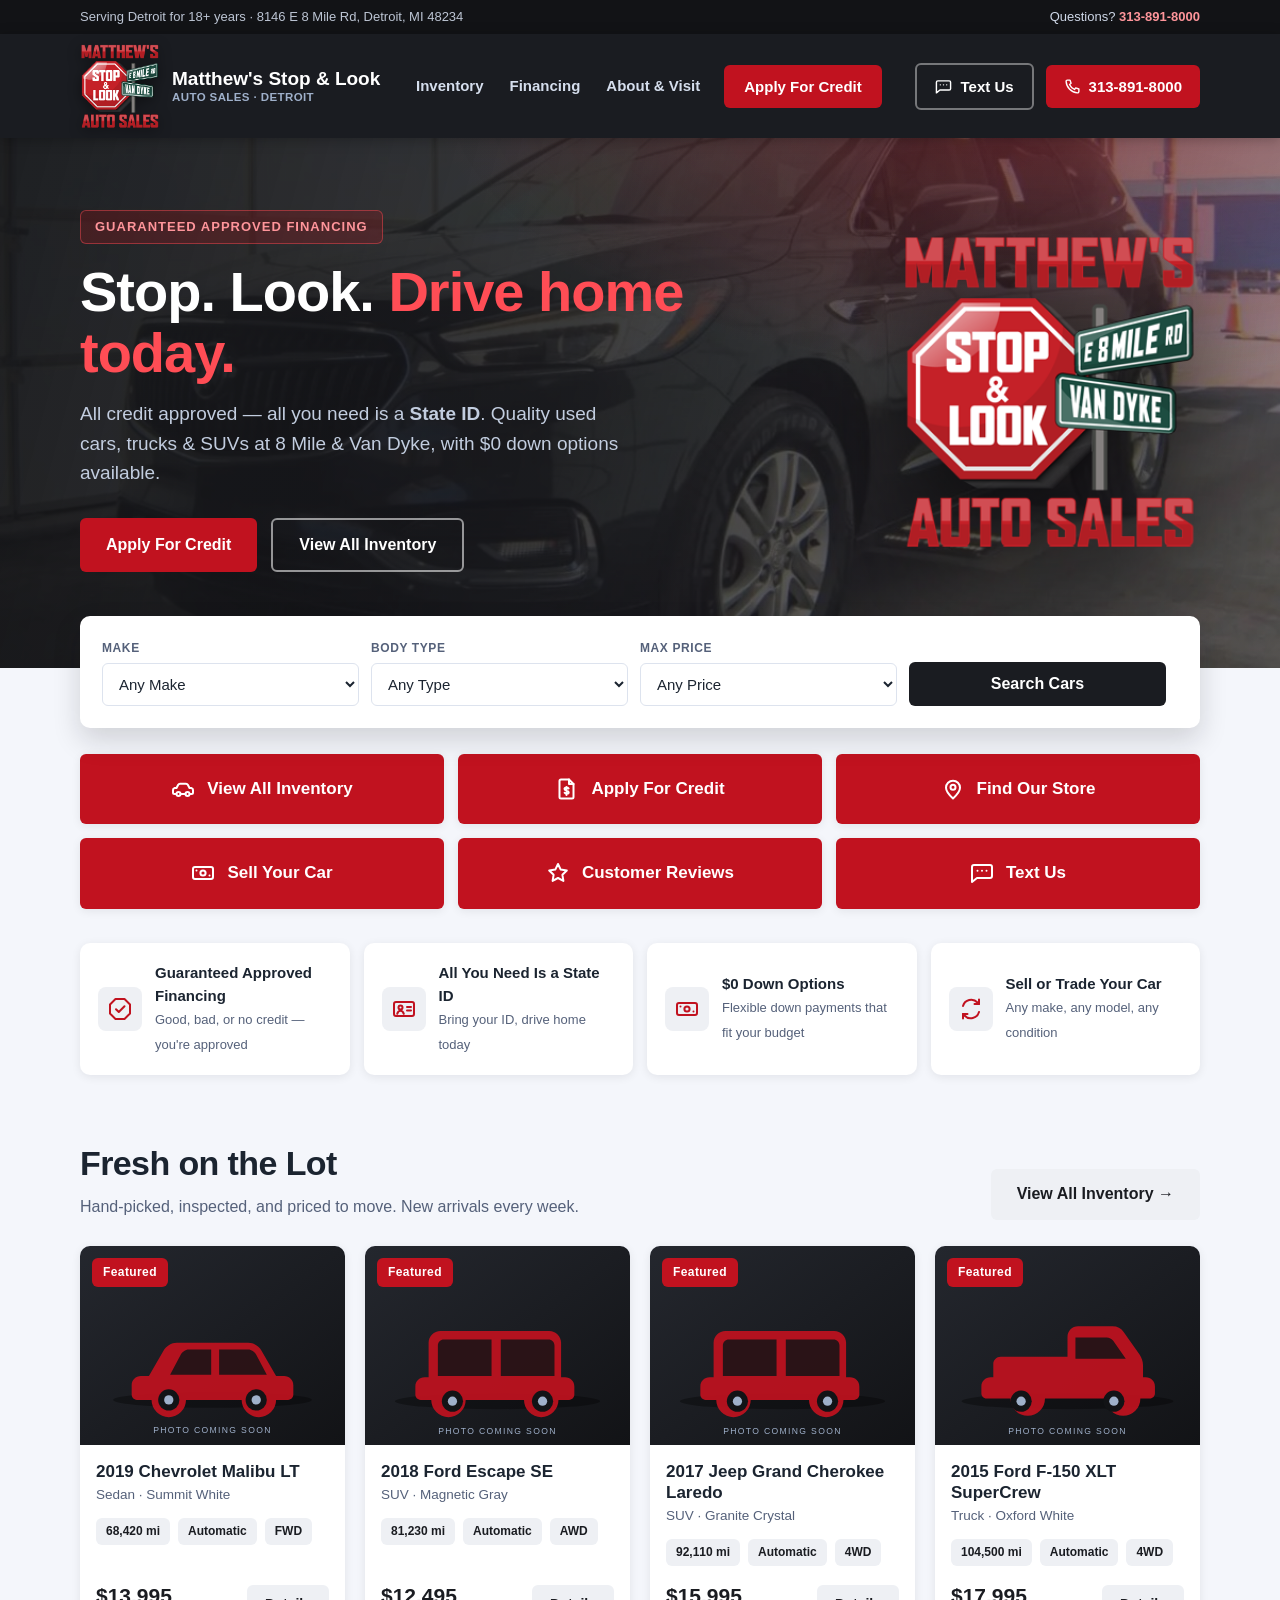
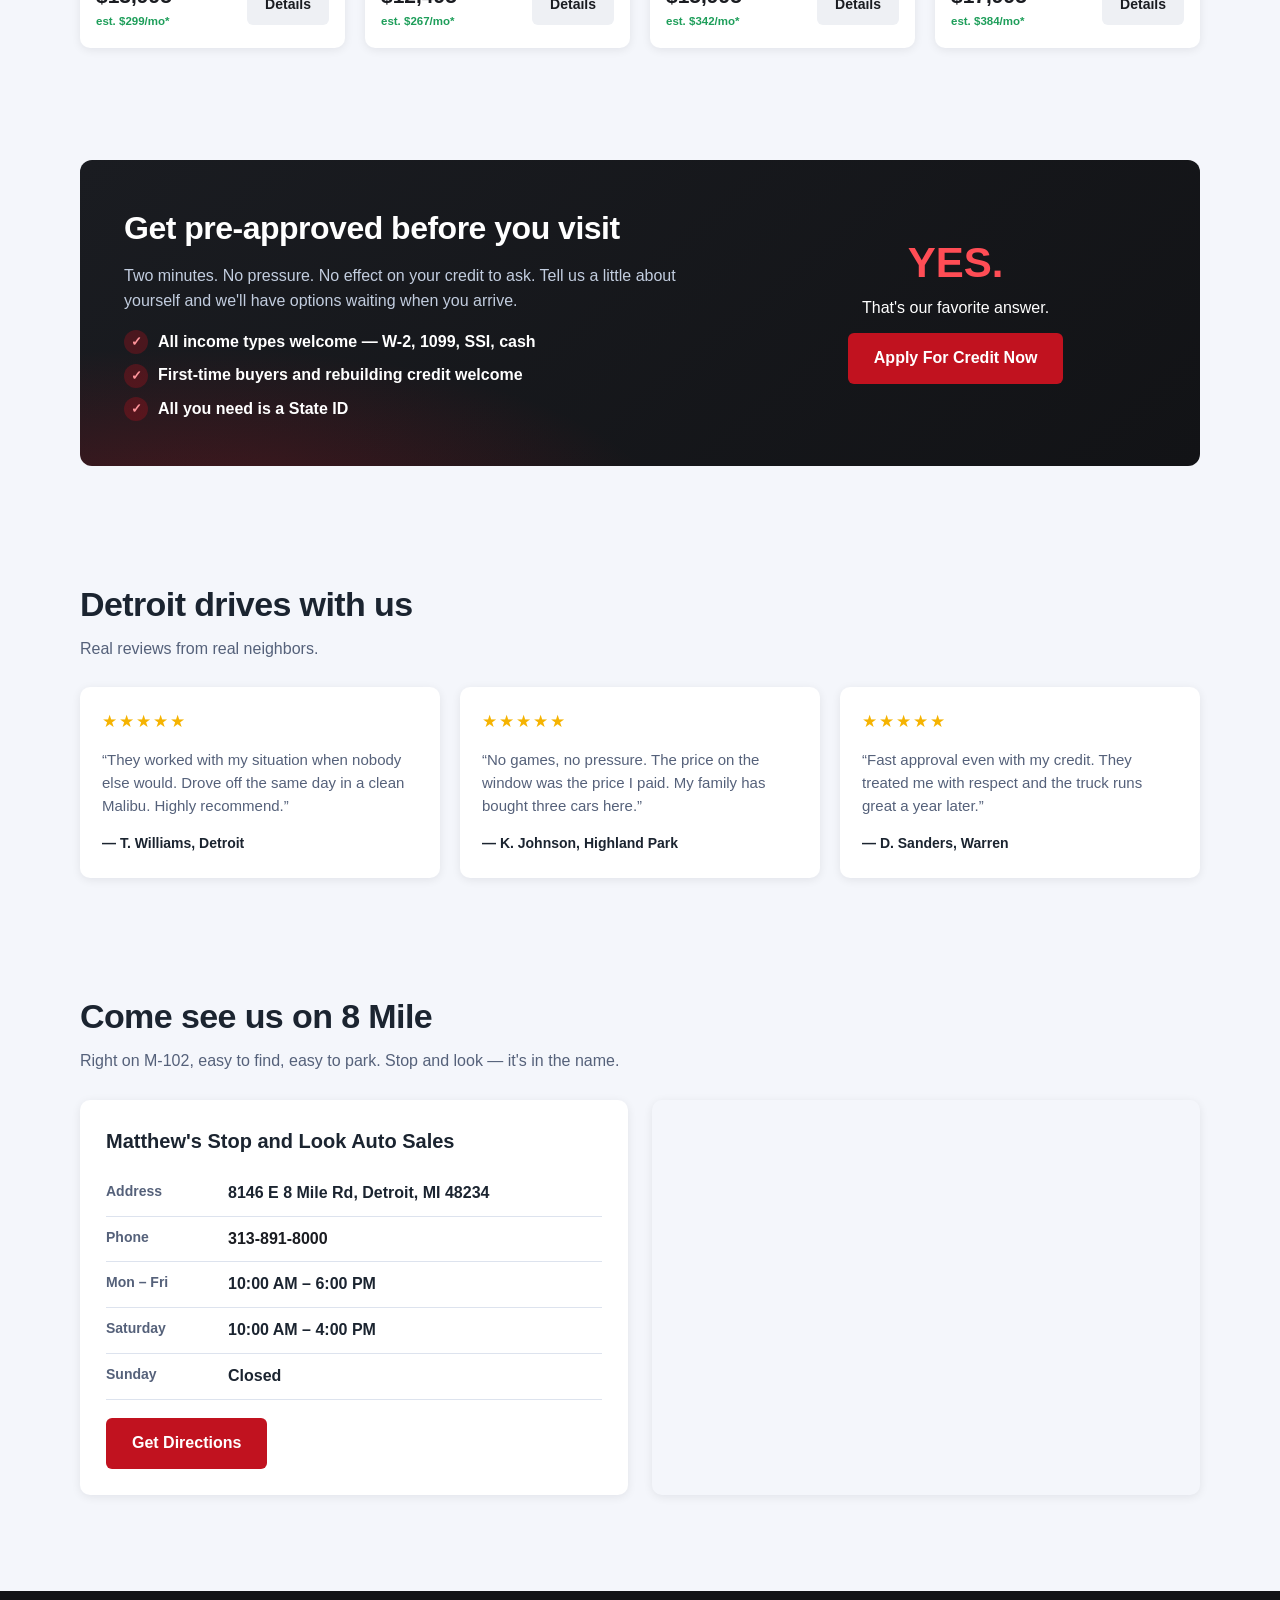
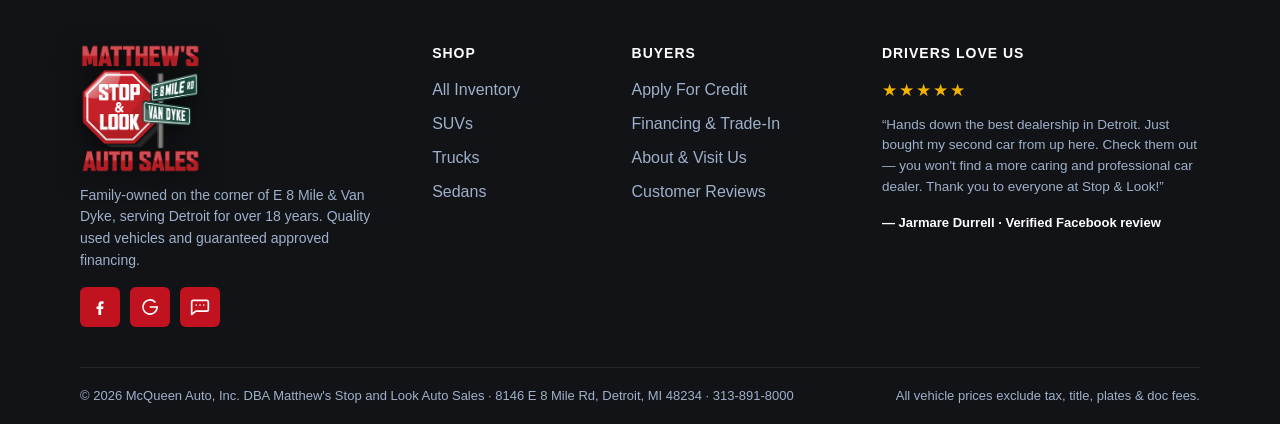
==== commit 82ad1c32: "Add homepage quick-action grid and richer vehicle detail pages Homepage gets the classic dealer quic" ====
--- a/313-car-loans/index.html
+++ b/313-car-loans/index.html
@@ -42,6 +42,10 @@
     <symbol id="i-check-circle" viewBox="0 0 24 24"><circle cx="12" cy="12" r="9.5"/><path d="m8 12.3 2.7 2.7 5.3-5.5"/></symbol>
     <symbol id="i-fb" viewBox="0 0 24 24"><path style="fill:currentColor;stroke:none" d="M13.4 21.5v-7.2h2.4l.4-2.9h-2.8V9.5c0-.9.3-1.5 1.6-1.5h1.3V5.4c-.6-.1-1.4-.2-2.3-.2-2.3 0-3.9 1.4-3.9 4v2.2H7.9v2.9h2.2v7.2h3.3Z"/></symbol>
     <symbol id="i-gg" viewBox="0 0 24 24"><path d="M20.5 12a8.5 8.5 0 1 1-2.5-6"/><path d="M20.5 12h-8.2"/></symbol>
+    <symbol id="i-car" viewBox="0 0 24 24"><path d="M5 17H3.5A1.5 1.5 0 0 1 2 15.5V13c0-.9.6-1.6 1.4-1.9L5.5 11l1.7-3.2A2 2 0 0 1 9 6.7h6a2 2 0 0 1 1.8 1.1L18.5 11l2.1.1c.8.3 1.4 1 1.4 1.9v2.5a1.5 1.5 0 0 1-1.5 1.5H19"/><circle cx="7.5" cy="17" r="2"/><circle cx="16.5" cy="17" r="2"/><path d="M9.5 17h5"/></symbol>
+    <symbol id="i-star" viewBox="0 0 24 24"><path d="m12 3 2.7 5.6 6.1.9-4.4 4.3 1 6.1L12 17l-5.4 2.9 1-6.1-4.4-4.3 6.1-.9L12 3Z"/></symbol>
+    <symbol id="i-mail" viewBox="0 0 24 24"><rect x="2.5" y="5" width="19" height="14" rx="2"/><path d="m3.5 7 8.5 6 8.5-6"/></symbol>
+    <symbol id="i-doc" viewBox="0 0 24 24"><path d="M6 2.5h8L18.5 7v13a1.5 1.5 0 0 1-1.5 1.5H6A1.5 1.5 0 0 1 4.5 20V4A1.5 1.5 0 0 1 6 2.5Z"/><path d="M14 2.5V7h4.5"/><path d="M11.5 10v8M13.6 11.5c-.4-.6-1.2-1-2.1-1-1.1 0-2 .6-2 1.5 0 2.1 4.2 1.2 4.2 3.3 0 .9-.9 1.5-2 1.5-.9 0-1.7-.4-2.1-1"/></symbol>
   </svg>
 
 
@@ -115,6 +119,17 @@
     </form>
   </div>
 
+  <section class="quick-actions" aria-label="Quick actions">
+    <div class="container qa-grid">
+      <a class="qa-btn" href="inventory.html"><svg class="svg-i"><use href="#i-car"/></svg> View All Inventory</a>
+      <a class="qa-btn" href="creditapp.html"><svg class="svg-i"><use href="#i-doc"/></svg> Apply For Credit</a>
+      <a class="qa-btn" href="about.html#visit"><svg class="svg-i"><use href="#i-pin"/></svg> Find Our Store</a>
+      <a class="qa-btn" href="financing.html#trade"><svg class="svg-i"><use href="#i-cash"/></svg> Sell Your Car</a>
+      <a class="qa-btn" href="#reviews"><svg class="svg-i"><use href="#i-star"/></svg> Customer Reviews</a>
+      <a class="qa-btn" href="sms:+13138918000"><svg class="svg-i"><use href="#i-chat"/></svg> Text Us</a>
+    </div>
+  </section>
+
   <section class="trust-strip">
     <div class="container trust-grid">
       <div class="trust-item"><span class="icon"><svg class="svg-i"><use href="#i-check-octagon"/></svg></span><div><strong>Guaranteed Approved Financing</strong><span>Good, bad, or no credit — you're approved</span></div></div>
--- a/313-car-loans/css/styles.css
+++ b/313-car-loans/css/styles.css
@@ -212,6 +212,19 @@
   background: #fff; color: var(--ink);
 }
 
+/* ---------- Quick actions (big dealer buttons) ---------- */
+
+.quick-actions { padding: 26px 0 0; }
+.qa-grid { display: grid; grid-template-columns: repeat(3, 1fr); gap: 14px; }
+.qa-btn {
+  display: flex; align-items: center; justify-content: center; gap: 12px;
+  background: var(--brand-600); color: #fff; font-weight: 800; font-size: 17px;
+  padding: 22px 18px; border-radius: 6px; box-shadow: var(--shadow);
+  transition: transform 0.15s ease, box-shadow 0.15s ease, background 0.15s ease;
+}
+.qa-btn:hover { background: var(--brand-700); transform: translateY(-3px); box-shadow: var(--shadow-lift); }
+.qa-btn .svg-i { width: 24px; height: 24px; }
+
 /* ---------- Trust strip ---------- */
 
 .trust-strip { padding: 34px 0 6px; }
@@ -397,11 +410,19 @@
 
 .vdp-panel {
   background: var(--card); border-radius: var(--radius); box-shadow: var(--shadow);
-  padding: 26px; position: sticky; top: 92px;
-}
+  padding: 26px;
+}
+.vdp-back { display: inline-block; margin: 26px 0 -12px; font-weight: 700; color: var(--dark-800); }
+.vdp-back:hover { text-decoration: underline; }
+.vdp-price-label {
+  font-size: 11px; font-weight: 800; letter-spacing: 1px; text-transform: uppercase;
+  color: var(--ink-soft); margin-top: 16px;
+}
+.vdp-inquiry { margin-top: 24px; max-width: none; }
+.vdp-inquiry .form-grid { gap: 12px; }
 .vdp-panel h1 { font-size: 26px; font-weight: 900; letter-spacing: -0.5px; line-height: 1.15; }
 .vdp-sub { color: var(--ink-soft); margin-top: 6px; font-size: 14.5px; }
-.vdp-price { font-size: 36px; font-weight: 900; color: var(--dark-800); margin: 16px 0 4px; }
+.vdp-price { font-size: 36px; font-weight: 900; color: var(--dark-800); margin: 2px 0 4px; }
 .vdp-payment { color: var(--green-600); font-weight: 700; font-size: 14.5px; margin-bottom: 18px; }
 .vdp-actions { display: grid; gap: 10px; margin-bottom: 22px; }
 
@@ -524,6 +545,7 @@
   .main-nav a { padding: 12px 4px; border-bottom: 1px solid rgba(255,255,255,0.08); }
   .nav-toggle { display: block; }
   .header-cta .btn { display: none; }
+  .qa-grid { grid-template-columns: repeat(2, 1fr); }
   .hero .container { grid-template-columns: 1fr; gap: 22px; }
   .hero-sign { width: 170px; height: auto; justify-self: start; order: -1; }
   .quick-search { grid-template-columns: 1fr 1fr; }
@@ -545,6 +567,7 @@
 }
 
 @media (max-width: 560px) {
+  .qa-grid { grid-template-columns: 1fr; }
   .quick-search { grid-template-columns: 1fr; }
   .trust-grid { grid-template-columns: 1fr; }
   .form-grid { grid-template-columns: 1fr; }
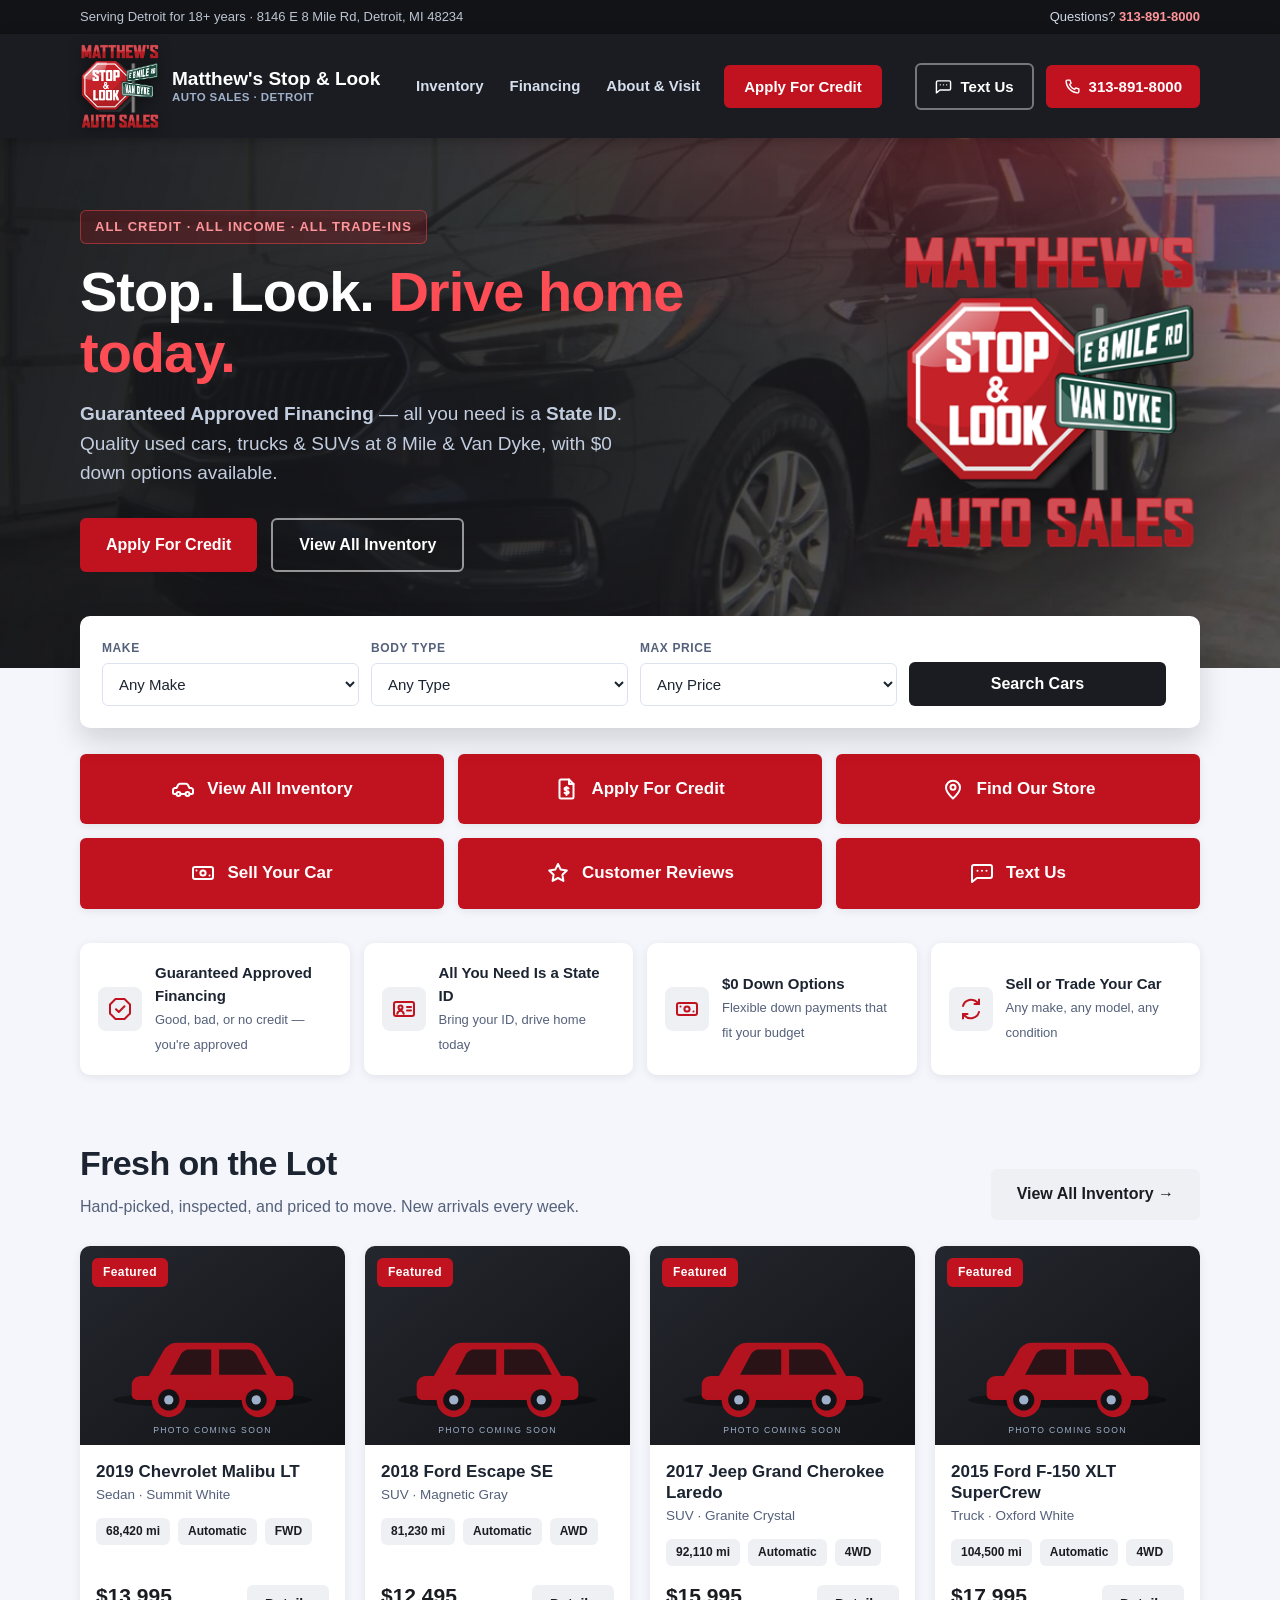
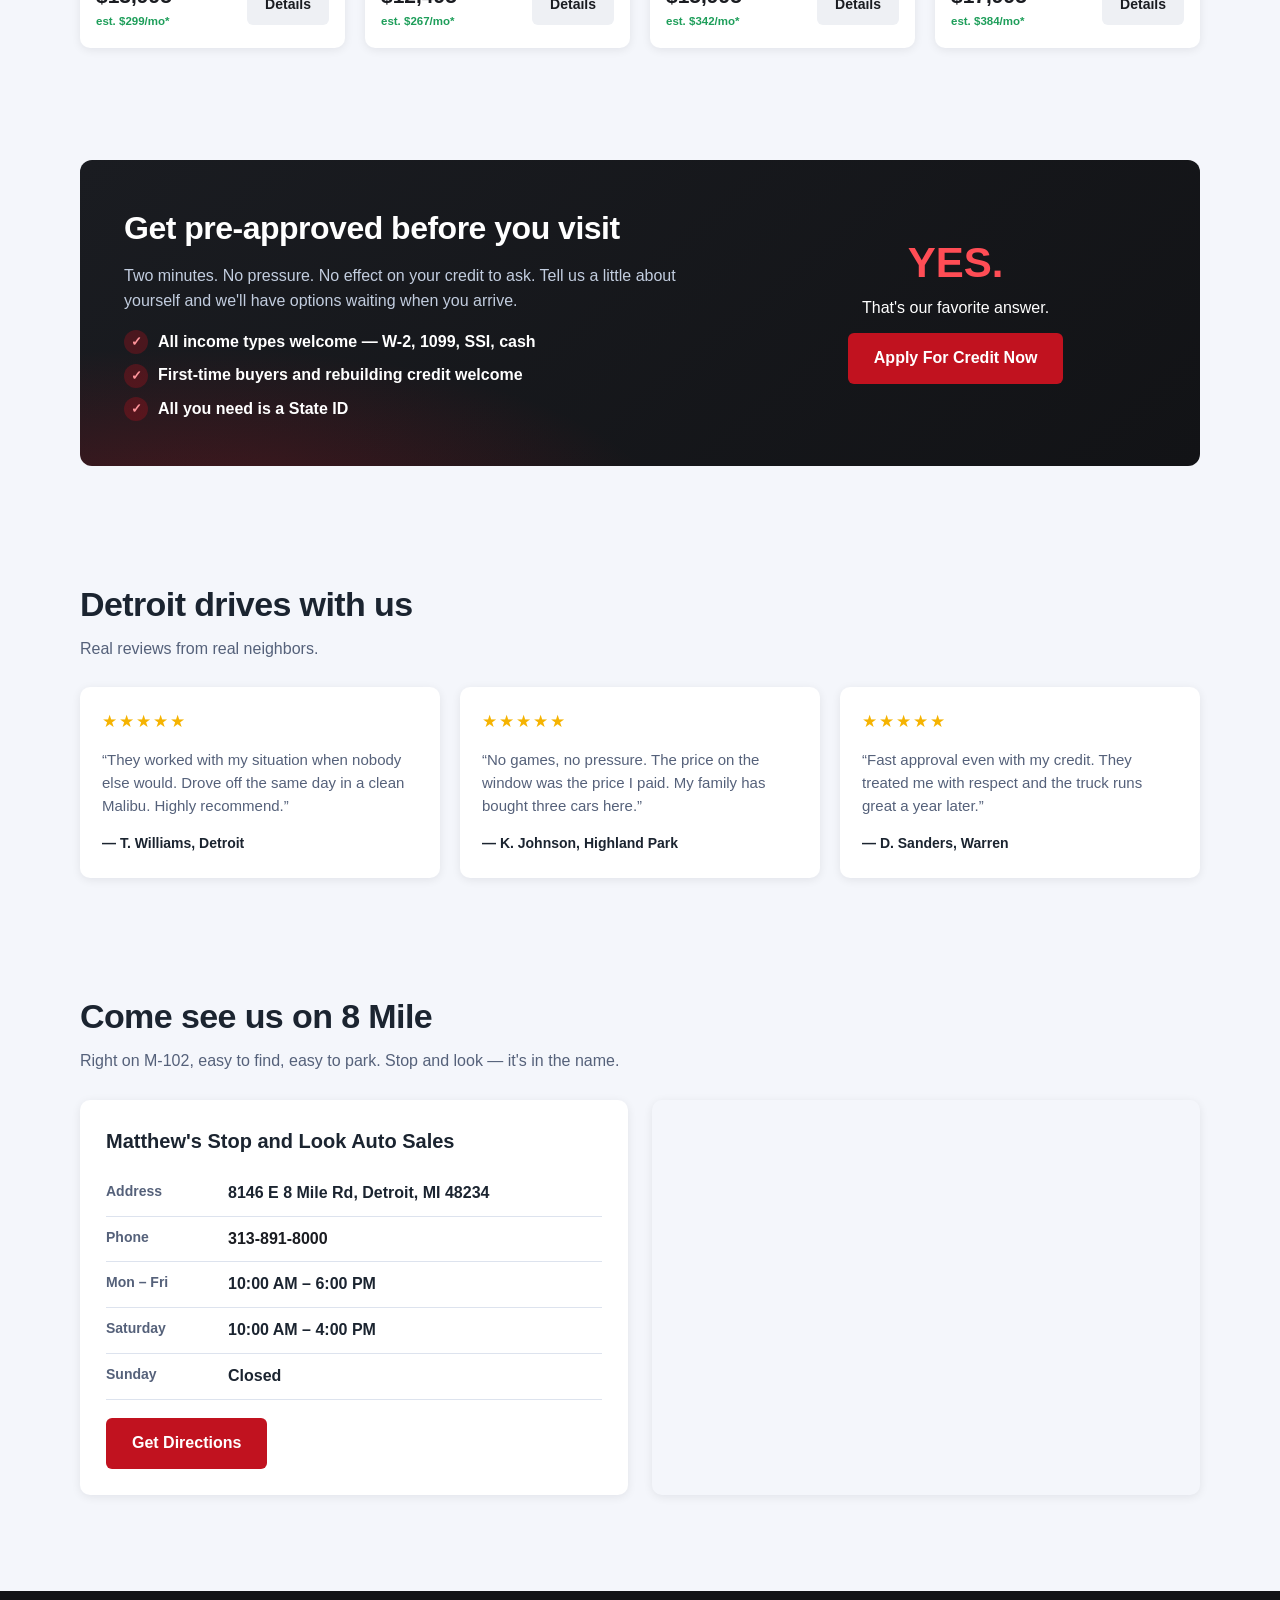
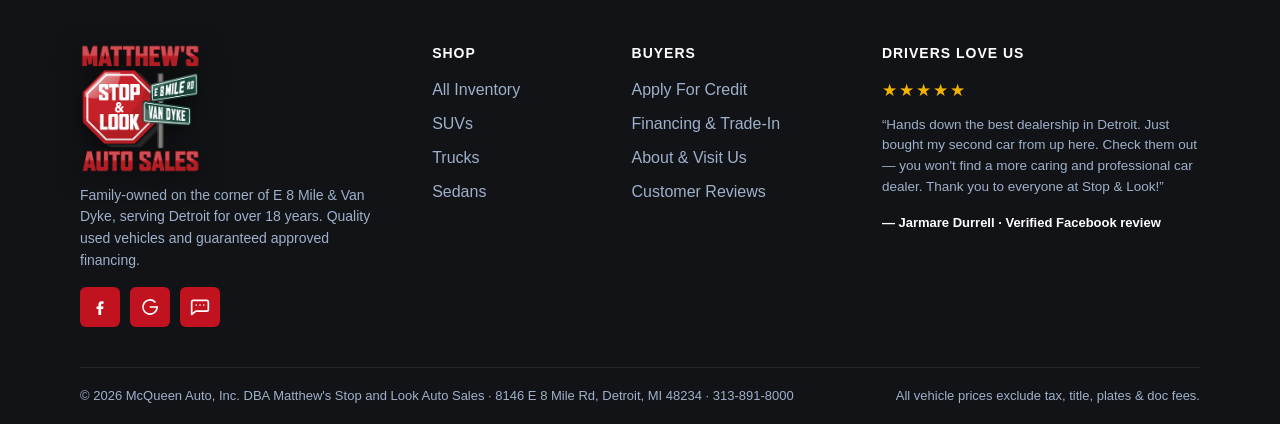
==== commit 56b98875: "Lead hero copy with Guaranteed Approved Financing Co-Authored-By: Claude Fable 5 <noreply@anthropic." ====
--- a/313-car-loans/index.html
+++ b/313-car-loans/index.html
@@ -81,9 +81,9 @@
   <section class="hero">
     <div class="container">
       <div>
-        <span class="hero-kicker">Guaranteed Approved Financing</span>
+        <span class="hero-kicker">All Credit · All Income · All Trade-Ins</span>
         <h1>Stop. Look. <em>Drive home today.</em></h1>
-        <p class="lead">All credit approved — all you need is a <strong>State ID</strong>. Quality used cars, trucks &amp; SUVs at 8 Mile &amp; Van Dyke, with $0 down options available.</p>
+        <p class="lead"><strong>Guaranteed Approved Financing</strong> — all you need is a <strong>State ID</strong>. Quality used cars, trucks &amp; SUVs at 8 Mile &amp; Van Dyke, with $0 down options available.</p>
         <div class="hero-actions">
           <a class="btn btn-primary" href="creditapp.html">Apply For Credit</a>
           <a class="btn btn-outline" href="inventory.html">View All Inventory</a>
